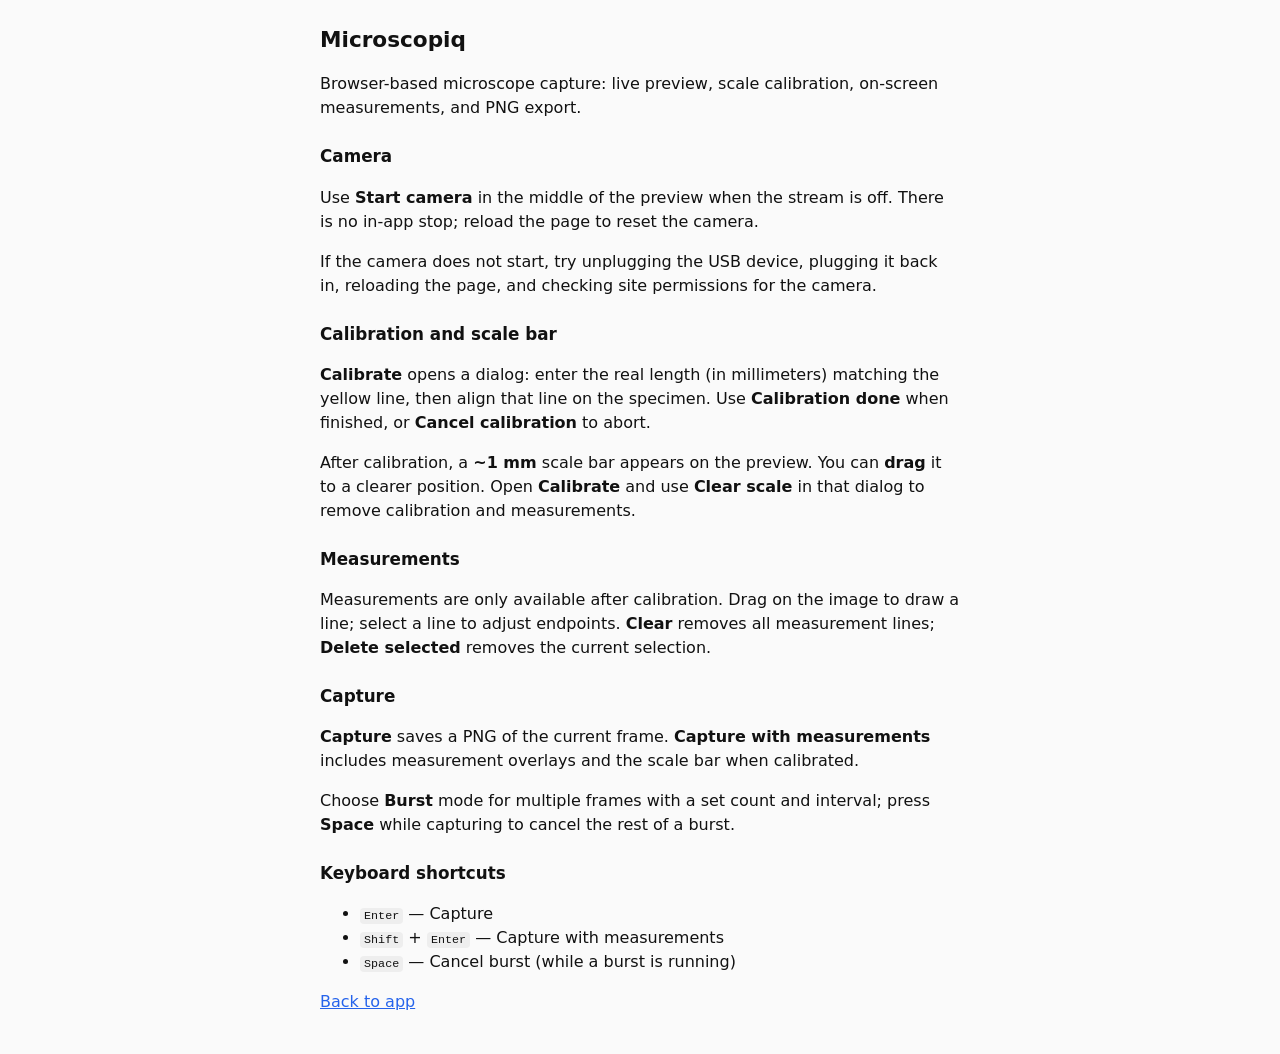
==== help.html @ 2daf8976 "Improve UI" ====
<!DOCTYPE html>
<html lang="en">
<head>
  <meta charset="UTF-8" />
  <meta name="viewport" content="width=device-width, initial-scale=1.0" />
  <title>Microscopiq — Help</title>
  <style>
    body {
      margin: 0 auto;
      max-width: 40rem;
      padding: 1.5rem;
      font-family: system-ui, -apple-system, Segoe UI, Roboto, sans-serif;
      line-height: 1.5;
      color: #111;
      background: #fafafa;
    }
    h1 { font-size: 1.35rem; margin-top: 0; }
    h2 { font-size: 1.05rem; margin-top: 1.5rem; }
    code { font-size: 0.9em; background: #eee; padding: 0.1em 0.35em; border-radius: 4px; }
    a { color: #2563eb; }
  </style>
</head>
<body>
  <h1>Microscopiq</h1>
  <p>Browser-based microscope capture: live preview, scale calibration, on-screen measurements, and PNG export.</p>

  <h2>Camera</h2>
  <p>Use <strong>Start camera</strong> in the middle of the preview when the stream is off. There is no in-app stop; reload the page to reset the camera.</p>
  <p>If the camera does not start, try unplugging the USB device, plugging it back in, reloading the page, and checking site permissions for the camera.</p>

  <h2>Calibration and scale bar</h2>
  <p><strong>Calibrate</strong> opens a dialog: enter the real length (in millimeters) matching the yellow line, then align that line on the specimen. Use <strong>Calibration done</strong> when finished, or <strong>Cancel calibration</strong> to abort.</p>
  <p>After calibration, a <strong>~1 mm</strong> scale bar appears on the preview. You can <strong>drag</strong> it to a clearer position. Open <strong>Calibrate</strong> and use <strong>Clear scale</strong> in that dialog to remove calibration and measurements.</p>

  <h2>Measurements</h2>
  <p>Measurements are only available after calibration. Drag on the image to draw a line; select a line to adjust endpoints. <strong>Clear</strong> removes all measurement lines; <strong>Delete selected</strong> removes the current selection.</p>

  <h2>Capture</h2>
  <p><strong>Capture</strong> saves a PNG of the current frame. <strong>Capture with measurements</strong> includes measurement overlays and the scale bar when calibrated.</p>
  <p>Choose <strong>Burst</strong> mode for multiple frames with a set count and interval; press <strong>Space</strong> while capturing to cancel the rest of a burst.</p>

  <h2>Keyboard shortcuts</h2>
  <ul>
    <li><code>Enter</code> — Capture</li>
    <li><code>Shift</code> + <code>Enter</code> — Capture with measurements</li>
    <li><code>Space</code> — Cancel burst (while a burst is running)</li>
  </ul>

  <p><a href="index.html">Back to app</a></p>
</body>
</html>
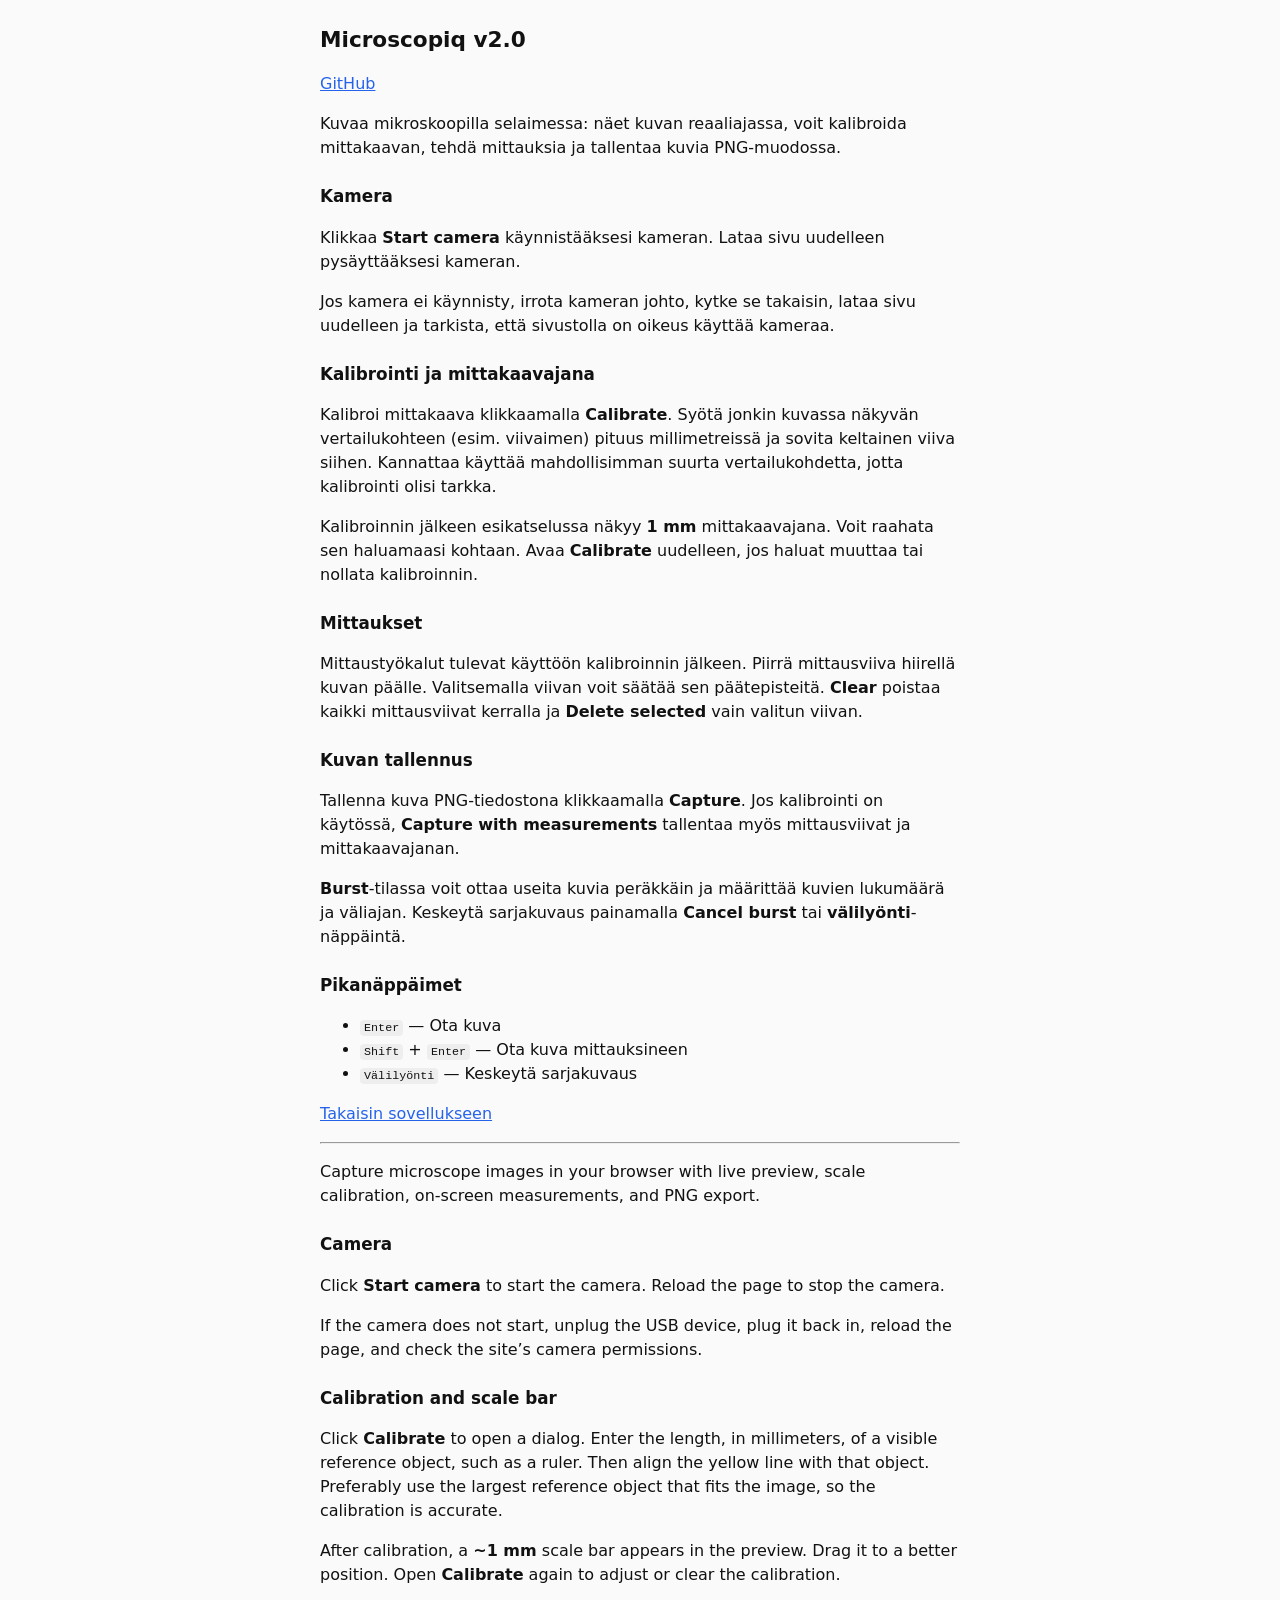
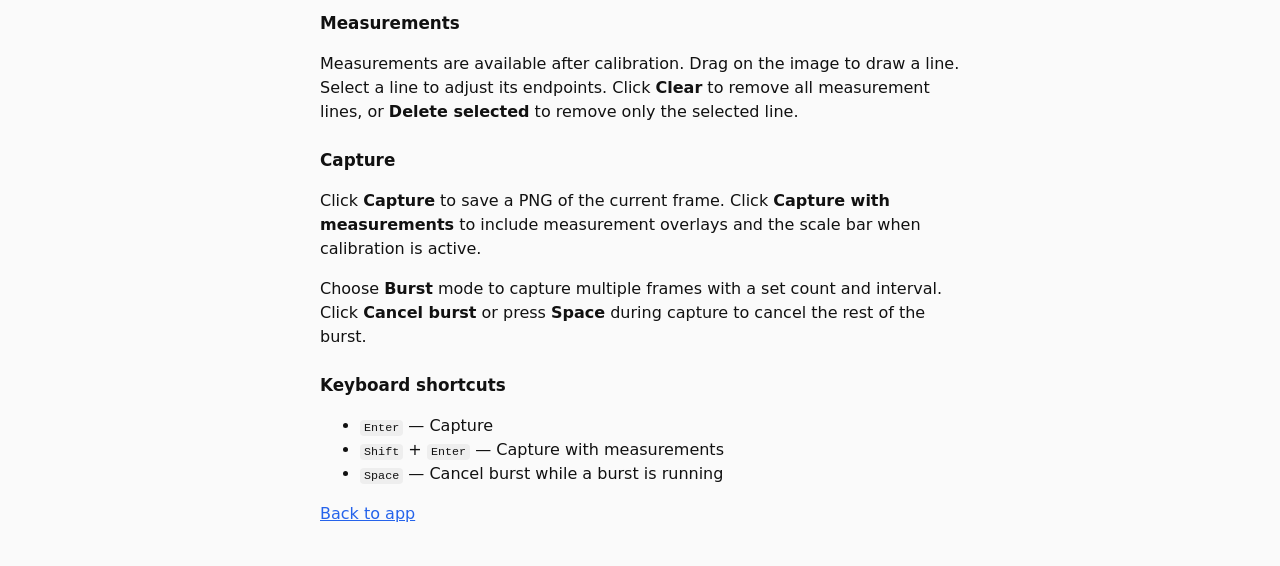
==== commit 1cf9b62e: "Improve burst UI etc." ====
--- a/help.html
+++ b/help.html
@@ -21,29 +21,60 @@
   </style>
 </head>
 <body>
-  <h1>Microscopiq</h1>
-  <p>Browser-based microscope capture: live preview, scale calibration, on-screen measurements, and PNG export.</p>
+  <h1>Microscopiq v2.0</h1>
+
+  <p><a href="https://github.com/mikkohei13/microscopiq-web">GitHub</a></p>
+
+  <p>Kuvaa mikroskoopilla selaimessa: näet kuvan reaaliajassa, voit kalibroida mittakaavan, tehdä mittauksia ja tallentaa kuvia PNG-muodossa.</p>
+
+  <h2>Kamera</h2>
+  <p>Klikkaa <strong>Start camera</strong> käynnistääksesi kameran. Lataa sivu uudelleen pysäyttääksesi kameran.</p>
+  <p>Jos kamera ei käynnisty, irrota kameran johto, kytke se takaisin, lataa sivu uudelleen ja tarkista, että sivustolla on oikeus käyttää kameraa.</p>
+
+  <h2>Kalibrointi ja mittakaavajana</h2>
+  <p>Kalibroi mittakaava klikkaamalla <strong>Calibrate</strong>. Syötä jonkin kuvassa näkyvän vertailukohteen (esim. viivaimen) pituus millimetreissä ja sovita keltainen viiva siihen. Kannattaa käyttää mahdollisimman suurta vertailukohdetta, jotta kalibrointi olisi tarkka.</p>
+  <p>Kalibroinnin jälkeen esikatselussa näkyy <strong>1 mm</strong> mittakaavajana. Voit raahata sen haluamaasi kohtaan. Avaa <strong>Calibrate</strong> uudelleen, jos haluat muuttaa tai nollata kalibroinnin.</p>
+  
+  <h2>Mittaukset</h2>
+  <p>Mittaustyökalut tulevat käyttöön kalibroinnin jälkeen. Piirrä mittausviiva hiirellä kuvan päälle. Valitsemalla viivan voit säätää sen päätepisteitä. <strong>Clear</strong> poistaa kaikki mittausviivat kerralla ja <strong>Delete selected</strong> vain valitun viivan.</p>
+  
+  <h2>Kuvan tallennus</h2>
+  <p>Tallenna kuva PNG-tiedostona klikkaamalla <strong>Capture</strong>. Jos kalibrointi on käytössä, <strong>Capture with measurements</strong> tallentaa myös mittausviivat ja mittakaavajanan.</p>
+  <p><strong>Burst</strong>-tilassa voit ottaa useita kuvia peräkkäin ja määrittää kuvien lukumäärä ja väliajan. Keskeytä sarjakuvaus painamalla <strong>Cancel burst</strong> tai <strong>välilyönti</strong>-näppäintä.</p>
+  
+  
+  <h2>Pikanäppäimet</h2>
+  <ul>
+    <li><code>Enter</code> — Ota kuva</li>
+    <li><code>Shift</code> + <code>Enter</code> — Ota kuva mittauksineen</li>
+    <li><code>Välilyönti</code> — Keskeytä sarjakuvaus</li>
+  </ul>
+  <p><a href="index.html">Takaisin sovellukseen</a></p>
+
+  <hr>
+
+  <p>Capture microscope images in your browser with live preview, scale calibration, on-screen measurements, and PNG export.</p>
 
   <h2>Camera</h2>
-  <p>Use <strong>Start camera</strong> in the middle of the preview when the stream is off. There is no in-app stop; reload the page to reset the camera.</p>
-  <p>If the camera does not start, try unplugging the USB device, plugging it back in, reloading the page, and checking site permissions for the camera.</p>
+  <p>Click <strong>Start camera</strong> to start the camera. Reload the page to stop the camera.</p>
+  <p>If the camera does not start, unplug the USB device, plug it back in, reload the page, and check the site’s camera permissions.</p>
 
   <h2>Calibration and scale bar</h2>
-  <p><strong>Calibrate</strong> opens a dialog: enter the real length (in millimeters) matching the yellow line, then align that line on the specimen. Use <strong>Calibration done</strong> when finished, or <strong>Cancel calibration</strong> to abort.</p>
-  <p>After calibration, a <strong>~1 mm</strong> scale bar appears on the preview. You can <strong>drag</strong> it to a clearer position. Open <strong>Calibrate</strong> and use <strong>Clear scale</strong> in that dialog to remove calibration and measurements.</p>
+  <p>Click <strong>Calibrate</strong> to open a dialog. Enter the length, in millimeters, of a visible reference object, such as a ruler. Then align the yellow line with that object. Preferably use the largest reference object that fits the image, so the calibration is accurate.</p>
+  <p>After calibration, a <strong>~1 mm</strong> scale bar appears in the preview. Drag it to a better position. Open <strong>Calibrate</strong> again to adjust or clear the calibration.</p>
 
   <h2>Measurements</h2>
-  <p>Measurements are only available after calibration. Drag on the image to draw a line; select a line to adjust endpoints. <strong>Clear</strong> removes all measurement lines; <strong>Delete selected</strong> removes the current selection.</p>
+  <p>Measurements are available after calibration. Drag on the image to draw a line. Select a line to adjust its endpoints. Click <strong>Clear</strong> to remove all measurement lines, or <strong>Delete selected</strong> to remove only the selected line.</p>
 
   <h2>Capture</h2>
-  <p><strong>Capture</strong> saves a PNG of the current frame. <strong>Capture with measurements</strong> includes measurement overlays and the scale bar when calibrated.</p>
-  <p>Choose <strong>Burst</strong> mode for multiple frames with a set count and interval; press <strong>Space</strong> while capturing to cancel the rest of a burst.</p>
+  <p>Click <strong>Capture</strong> to save a PNG of the current frame. Click <strong>Capture with measurements</strong> to include measurement overlays and the scale bar when calibration is active.</p>
+  <p>Choose <strong>Burst</strong> mode to capture multiple frames with a set count and interval. Click <strong>Cancel burst</strong> or press <strong>Space</strong> during capture to cancel the rest of the burst.</p>
 
   <h2>Keyboard shortcuts</h2>
   <ul>
     <li><code>Enter</code> — Capture</li>
     <li><code>Shift</code> + <code>Enter</code> — Capture with measurements</li>
-    <li><code>Space</code> — Cancel burst (while a burst is running)</li>
+    <li><code>Space</code> — Cancel burst while a burst is running</li>
   </ul>
 
   <p><a href="index.html">Back to app</a></p>
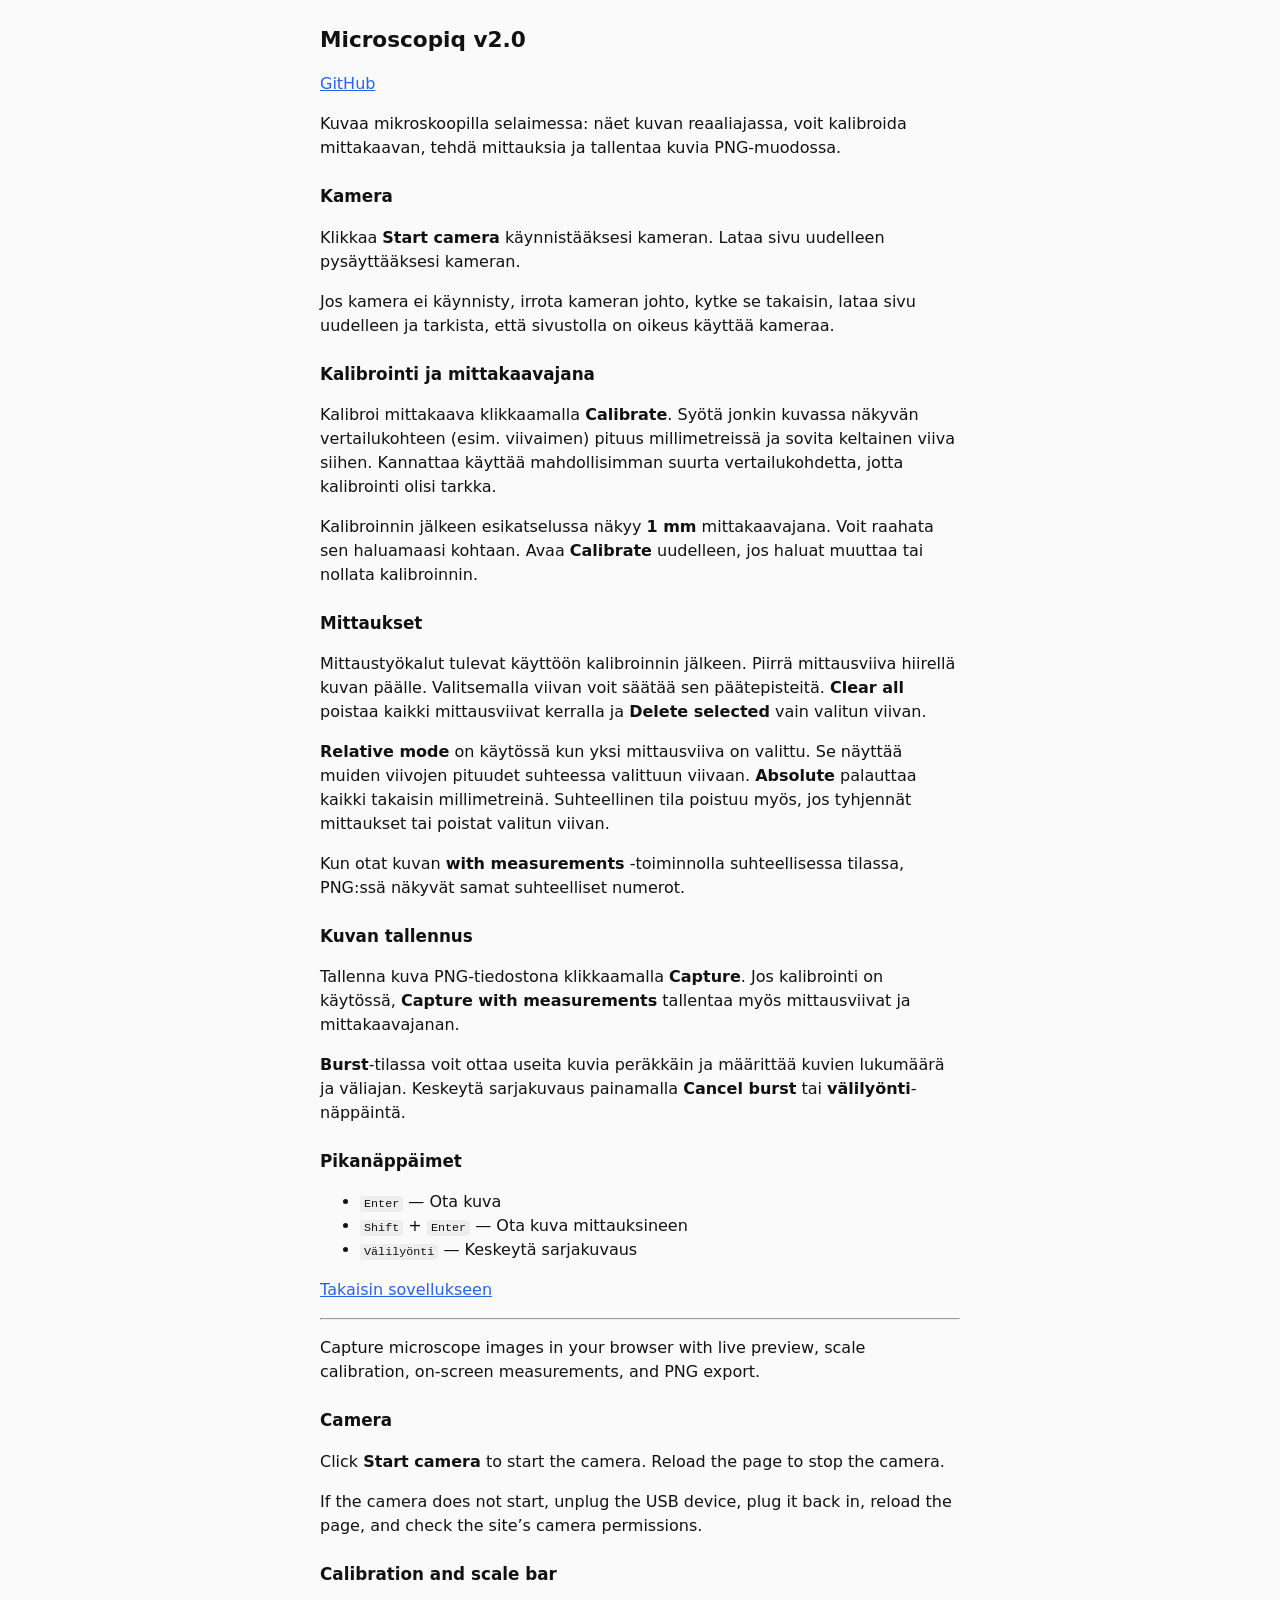
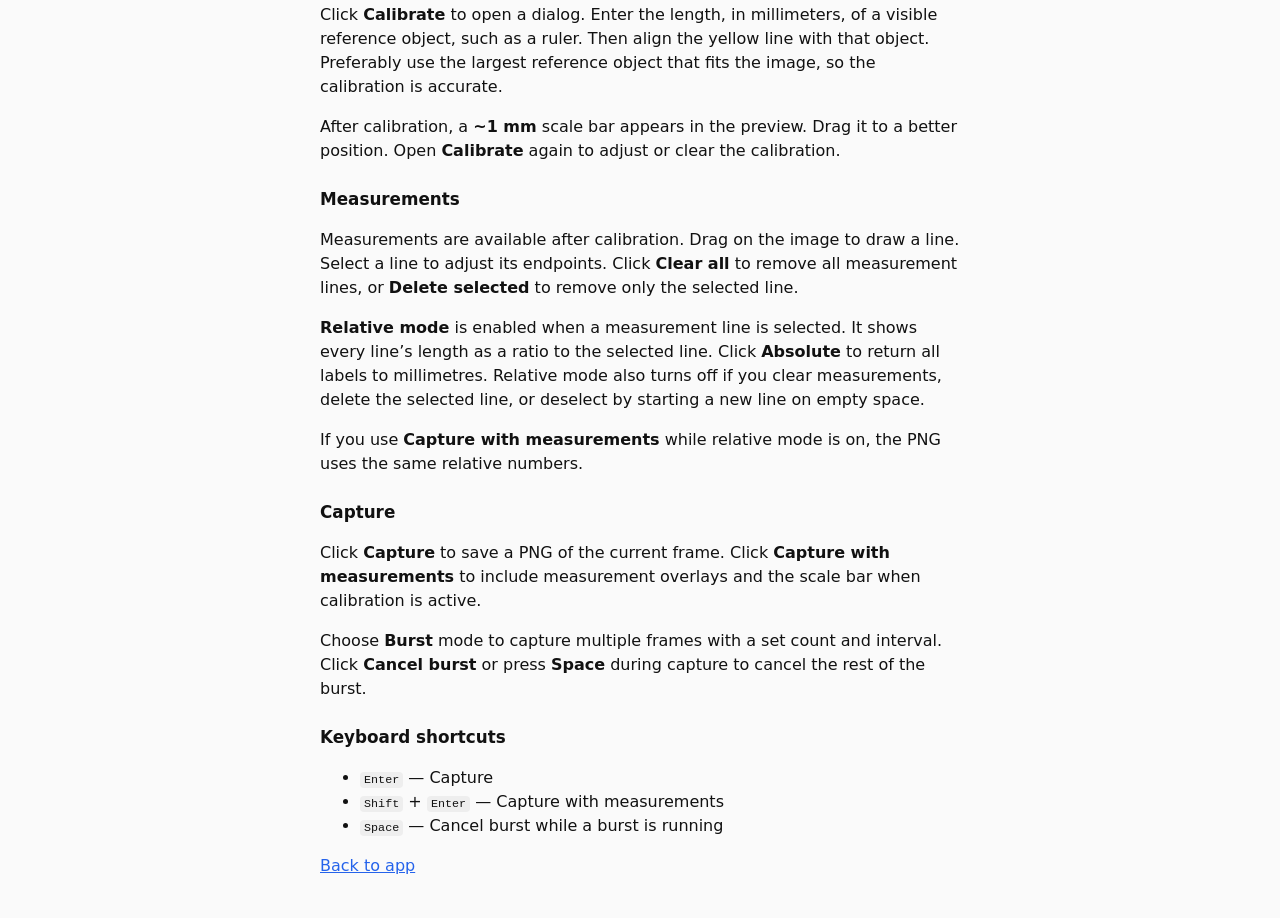
==== commit 2a97f192: "Focus stacking; works but blurry" ====
--- a/help.html
+++ b/help.html
@@ -36,7 +36,9 @@
   <p>Kalibroinnin jälkeen esikatselussa näkyy <strong>1 mm</strong> mittakaavajana. Voit raahata sen haluamaasi kohtaan. Avaa <strong>Calibrate</strong> uudelleen, jos haluat muuttaa tai nollata kalibroinnin.</p>
   
   <h2>Mittaukset</h2>
-  <p>Mittaustyökalut tulevat käyttöön kalibroinnin jälkeen. Piirrä mittausviiva hiirellä kuvan päälle. Valitsemalla viivan voit säätää sen päätepisteitä. <strong>Clear</strong> poistaa kaikki mittausviivat kerralla ja <strong>Delete selected</strong> vain valitun viivan.</p>
+  <p>Mittaustyökalut tulevat käyttöön kalibroinnin jälkeen. Piirrä mittausviiva hiirellä kuvan päälle. Valitsemalla viivan voit säätää sen päätepisteitä. <strong>Clear all</strong> poistaa kaikki mittausviivat kerralla ja <strong>Delete selected</strong> vain valitun viivan.</p>
+  <p><strong>Relative mode</strong> on käytössä kun yksi mittausviiva on valittu. Se näyttää muiden viivojen pituudet suhteessa valittuun viivaan. <strong>Absolute</strong> palauttaa kaikki takaisin millimetreinä. Suhteellinen tila poistuu myös, jos tyhjennät mittaukset tai poistat valitun viivan.</p>
+  <p>Kun otat kuvan <strong>with measurements</strong> -toiminnolla suhteellisessa tilassa, PNG:ssä näkyvät samat suhteelliset numerot.</p>
   
   <h2>Kuvan tallennus</h2>
   <p>Tallenna kuva PNG-tiedostona klikkaamalla <strong>Capture</strong>. Jos kalibrointi on käytössä, <strong>Capture with measurements</strong> tallentaa myös mittausviivat ja mittakaavajanan.</p>
@@ -64,7 +66,9 @@
   <p>After calibration, a <strong>~1 mm</strong> scale bar appears in the preview. Drag it to a better position. Open <strong>Calibrate</strong> again to adjust or clear the calibration.</p>
 
   <h2>Measurements</h2>
-  <p>Measurements are available after calibration. Drag on the image to draw a line. Select a line to adjust its endpoints. Click <strong>Clear</strong> to remove all measurement lines, or <strong>Delete selected</strong> to remove only the selected line.</p>
+  <p>Measurements are available after calibration. Drag on the image to draw a line. Select a line to adjust its endpoints. Click <strong>Clear all</strong> to remove all measurement lines, or <strong>Delete selected</strong> to remove only the selected line.</p>
+  <p><strong>Relative mode</strong> is enabled when a measurement line is selected. It shows every line’s length as a ratio to the selected line. Click <strong>Absolute</strong> to return all labels to millimetres. Relative mode also turns off if you clear measurements, delete the selected line, or deselect by starting a new line on empty space.</p>
+  <p>If you use <strong>Capture with measurements</strong> while relative mode is on, the PNG uses the same relative numbers.</p>
 
   <h2>Capture</h2>
   <p>Click <strong>Capture</strong> to save a PNG of the current frame. Click <strong>Capture with measurements</strong> to include measurement overlays and the scale bar when calibration is active.</p>
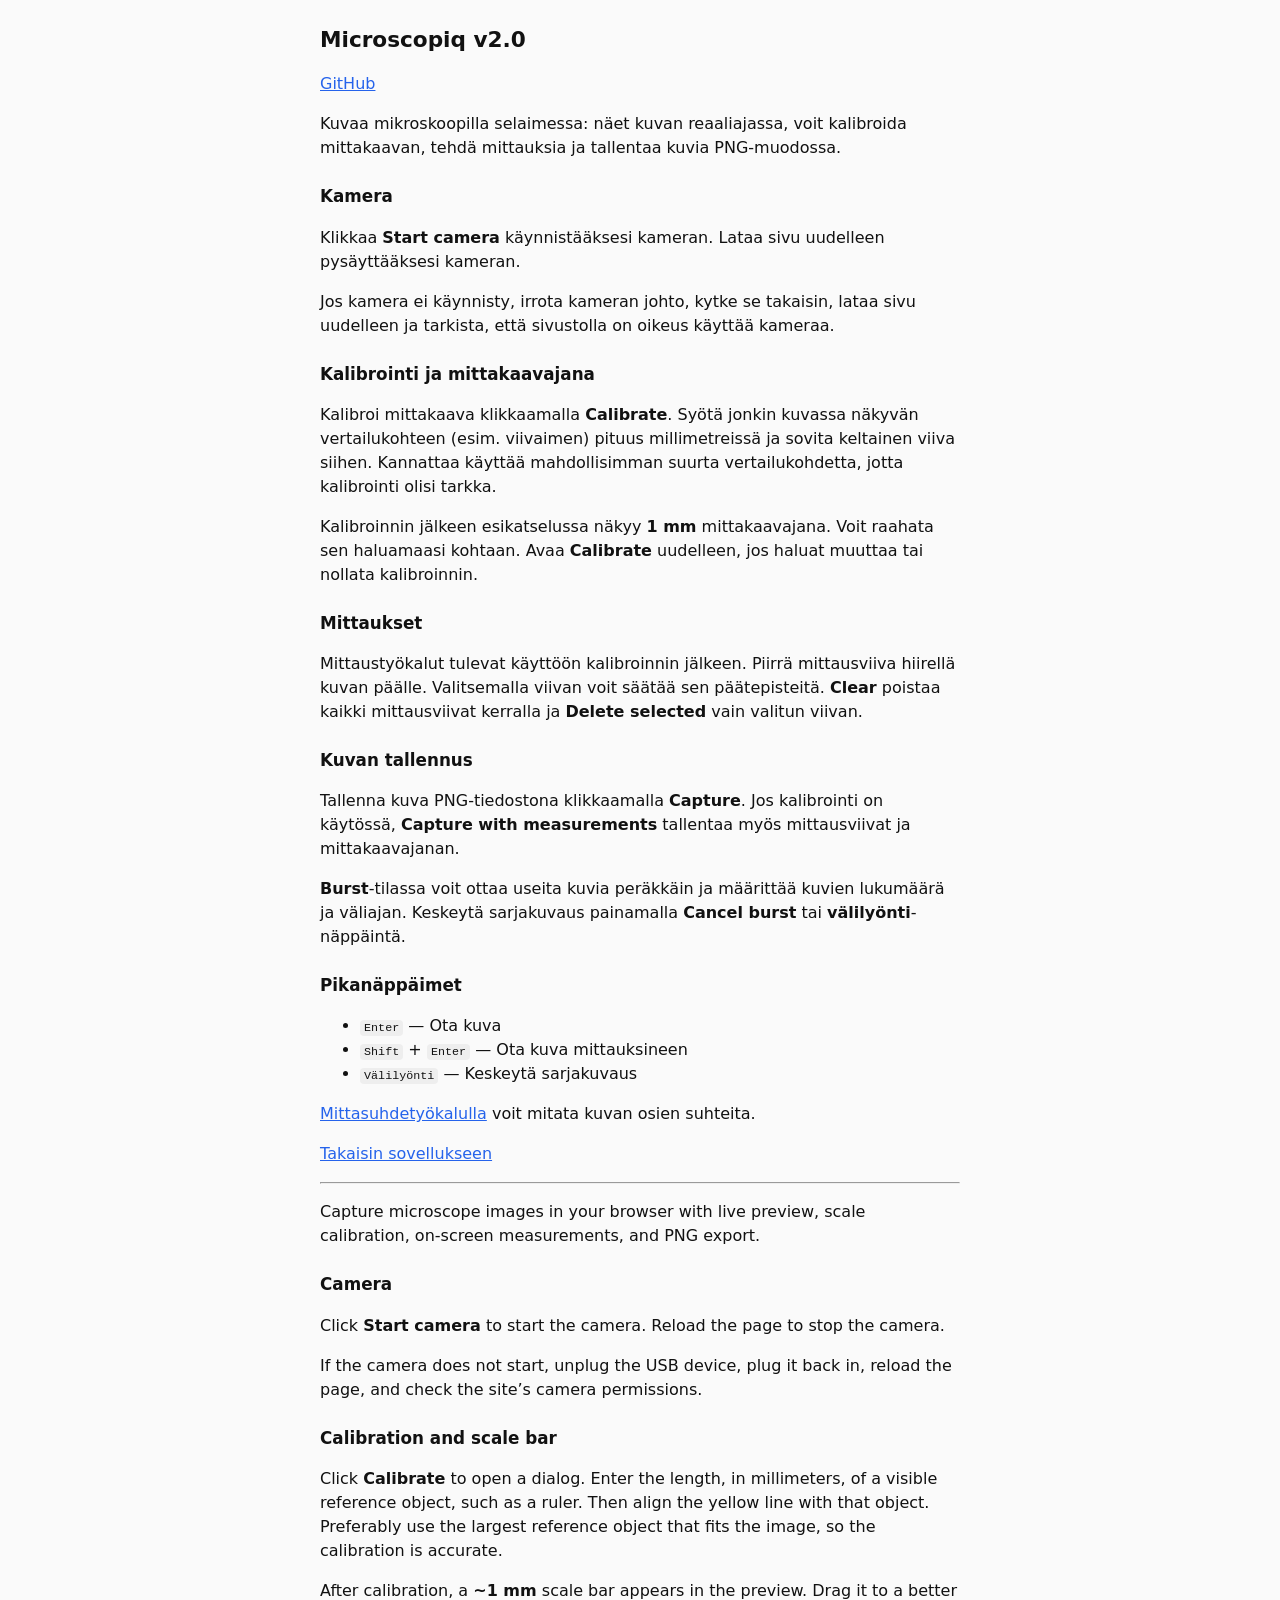
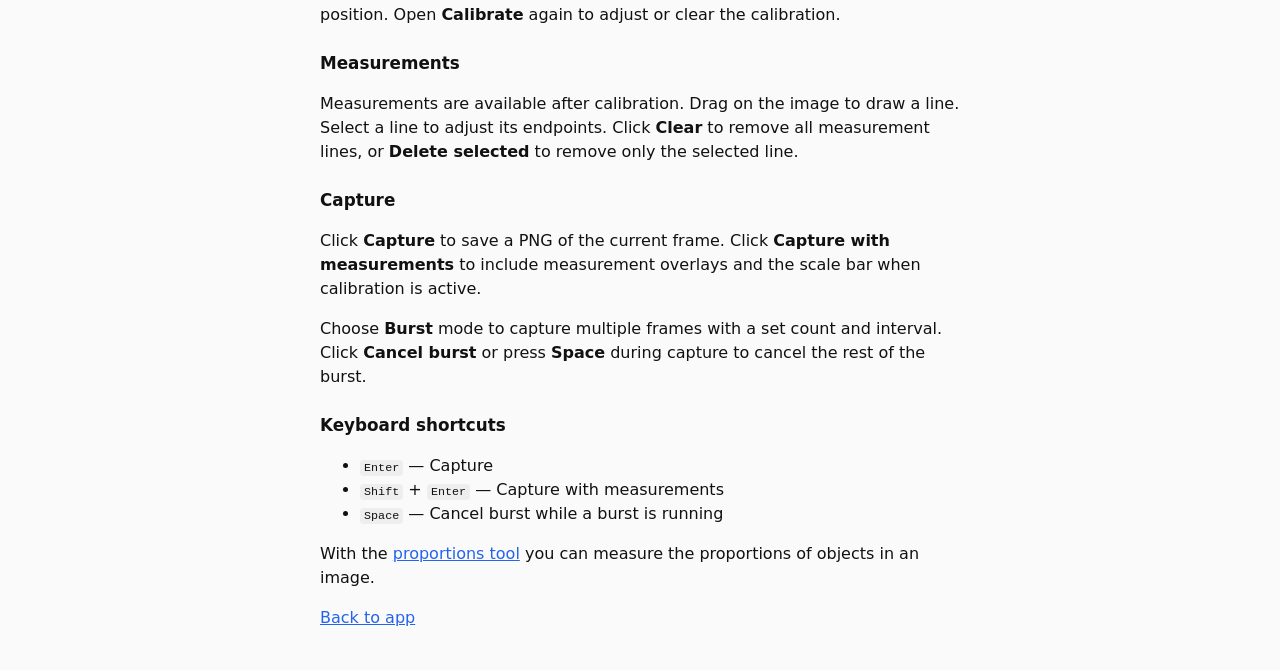
==== commit 8d029513: "Add help for proportions tool" ====
--- a/help.html
+++ b/help.html
@@ -36,9 +36,7 @@
   <p>Kalibroinnin jälkeen esikatselussa näkyy <strong>1 mm</strong> mittakaavajana. Voit raahata sen haluamaasi kohtaan. Avaa <strong>Calibrate</strong> uudelleen, jos haluat muuttaa tai nollata kalibroinnin.</p>
   
   <h2>Mittaukset</h2>
-  <p>Mittaustyökalut tulevat käyttöön kalibroinnin jälkeen. Piirrä mittausviiva hiirellä kuvan päälle. Valitsemalla viivan voit säätää sen päätepisteitä. <strong>Clear all</strong> poistaa kaikki mittausviivat kerralla ja <strong>Delete selected</strong> vain valitun viivan.</p>
-  <p><strong>Relative mode</strong> on käytössä kun yksi mittausviiva on valittu. Se näyttää muiden viivojen pituudet suhteessa valittuun viivaan. <strong>Absolute</strong> palauttaa kaikki takaisin millimetreinä. Suhteellinen tila poistuu myös, jos tyhjennät mittaukset tai poistat valitun viivan.</p>
-  <p>Kun otat kuvan <strong>with measurements</strong> -toiminnolla suhteellisessa tilassa, PNG:ssä näkyvät samat suhteelliset numerot.</p>
+  <p>Mittaustyökalut tulevat käyttöön kalibroinnin jälkeen. Piirrä mittausviiva hiirellä kuvan päälle. Valitsemalla viivan voit säätää sen päätepisteitä. <strong>Clear</strong> poistaa kaikki mittausviivat kerralla ja <strong>Delete selected</strong> vain valitun viivan.</p>
   
   <h2>Kuvan tallennus</h2>
   <p>Tallenna kuva PNG-tiedostona klikkaamalla <strong>Capture</strong>. Jos kalibrointi on käytössä, <strong>Capture with measurements</strong> tallentaa myös mittausviivat ja mittakaavajanan.</p>
@@ -51,6 +49,9 @@
     <li><code>Shift</code> + <code>Enter</code> — Ota kuva mittauksineen</li>
     <li><code>Välilyönti</code> — Keskeytä sarjakuvaus</li>
   </ul>
+
+  <p><a href="proportions.html">Mittasuhdetyökalulla</a> voit mitata kuvan osien suhteita.</p>
+
   <p><a href="index.html">Takaisin sovellukseen</a></p>
 
   <hr>
@@ -66,9 +67,7 @@
   <p>After calibration, a <strong>~1 mm</strong> scale bar appears in the preview. Drag it to a better position. Open <strong>Calibrate</strong> again to adjust or clear the calibration.</p>
 
   <h2>Measurements</h2>
-  <p>Measurements are available after calibration. Drag on the image to draw a line. Select a line to adjust its endpoints. Click <strong>Clear all</strong> to remove all measurement lines, or <strong>Delete selected</strong> to remove only the selected line.</p>
-  <p><strong>Relative mode</strong> is enabled when a measurement line is selected. It shows every line’s length as a ratio to the selected line. Click <strong>Absolute</strong> to return all labels to millimetres. Relative mode also turns off if you clear measurements, delete the selected line, or deselect by starting a new line on empty space.</p>
-  <p>If you use <strong>Capture with measurements</strong> while relative mode is on, the PNG uses the same relative numbers.</p>
+  <p>Measurements are available after calibration. Drag on the image to draw a line. Select a line to adjust its endpoints. Click <strong>Clear</strong> to remove all measurement lines, or <strong>Delete selected</strong> to remove only the selected line.</p>
 
   <h2>Capture</h2>
   <p>Click <strong>Capture</strong> to save a PNG of the current frame. Click <strong>Capture with measurements</strong> to include measurement overlays and the scale bar when calibration is active.</p>
@@ -81,6 +80,8 @@
     <li><code>Space</code> — Cancel burst while a burst is running</li>
   </ul>
 
+  <p>With the <a href="proportions.html">proportions tool</a> you can measure the proportions of objects in an image.</p>
+
   <p><a href="index.html">Back to app</a></p>
 </body>
 </html>
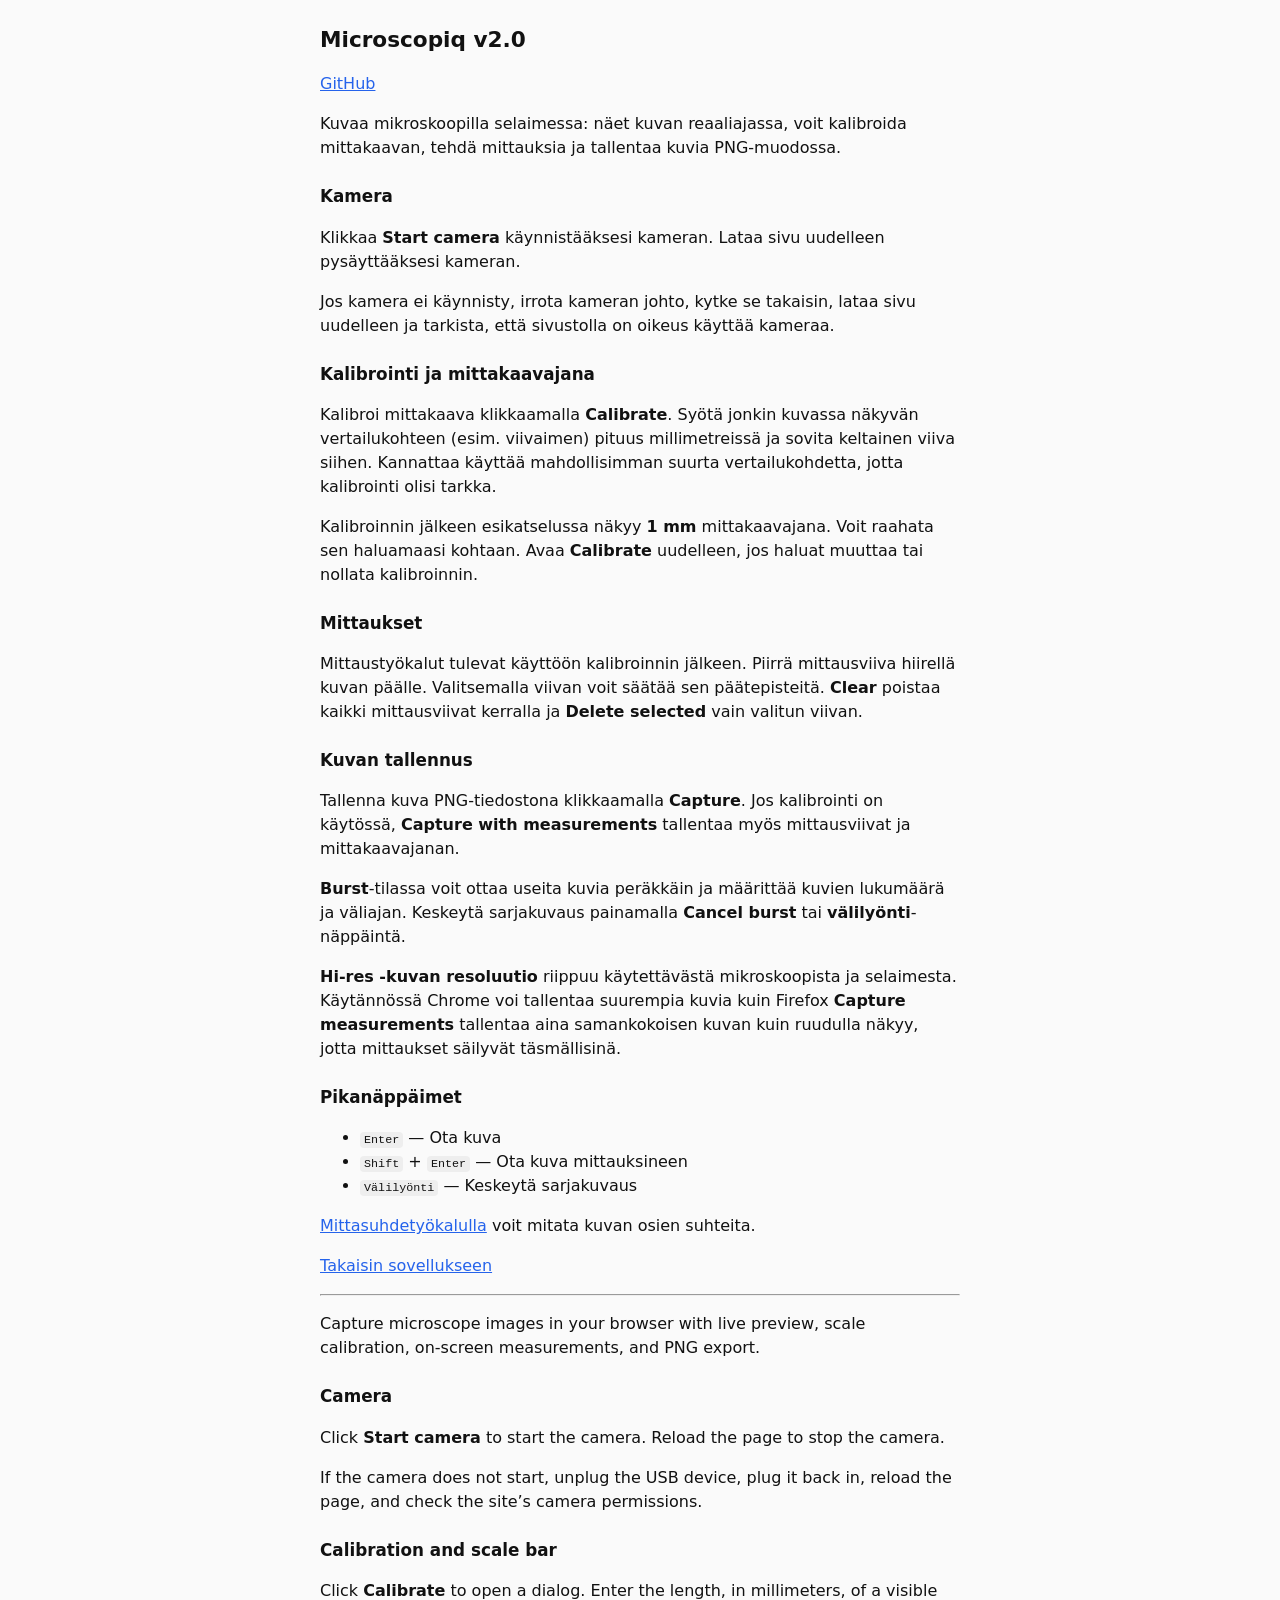
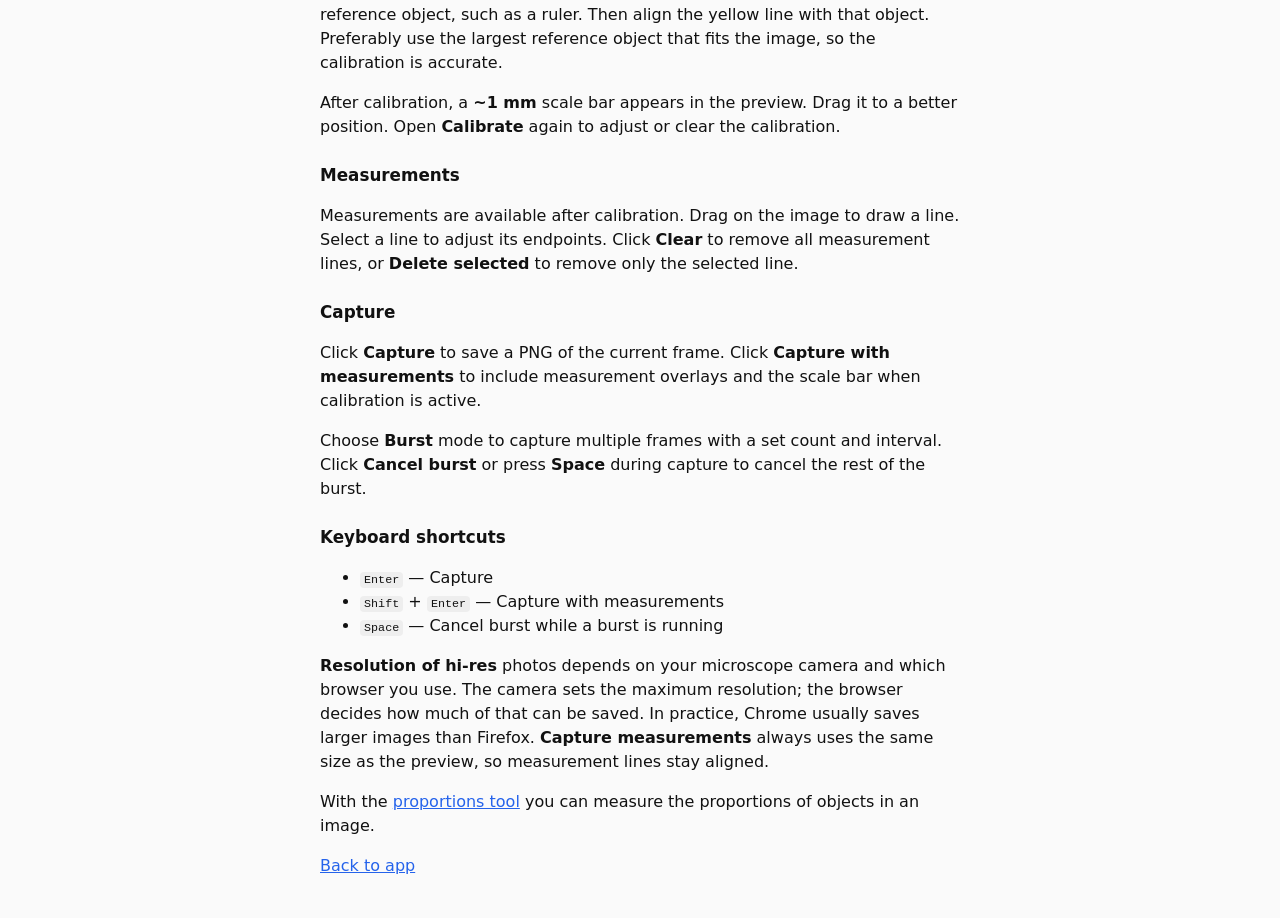
==== commit 5f40cc88: "Add help text about resolutions" ====
--- a/help.html
+++ b/help.html
@@ -41,6 +41,8 @@
   <h2>Kuvan tallennus</h2>
   <p>Tallenna kuva PNG-tiedostona klikkaamalla <strong>Capture</strong>. Jos kalibrointi on käytössä, <strong>Capture with measurements</strong> tallentaa myös mittausviivat ja mittakaavajanan.</p>
   <p><strong>Burst</strong>-tilassa voit ottaa useita kuvia peräkkäin ja määrittää kuvien lukumäärä ja väliajan. Keskeytä sarjakuvaus painamalla <strong>Cancel burst</strong> tai <strong>välilyönti</strong>-näppäintä.</p>
+
+  <p><strong>Hi-res -kuvan resoluutio</strong> riippuu käytettävästä mikroskoopista ja selaimesta. Käytännössä Chrome voi tallentaa suurempia kuvia kuin Firefox <strong>Capture measurements</strong> tallentaa aina samankokoisen kuvan kuin ruudulla näkyy, jotta mittaukset säilyvät täsmällisinä.</p>
   
   
   <h2>Pikanäppäimet</h2>
@@ -80,6 +82,8 @@
     <li><code>Space</code> — Cancel burst while a burst is running</li>
   </ul>
 
+  <p><strong>Resolution of hi-res</strong> photos depends on your microscope camera and which browser you use. The camera sets the maximum resolution; the browser decides how much of that can be saved. In practice, Chrome usually saves larger images than Firefox. <strong>Capture measurements</strong> always uses the same size as the preview, so measurement lines stay aligned.</p>
+
   <p>With the <a href="proportions.html">proportions tool</a> you can measure the proportions of objects in an image.</p>
 
   <p><a href="index.html">Back to app</a></p>
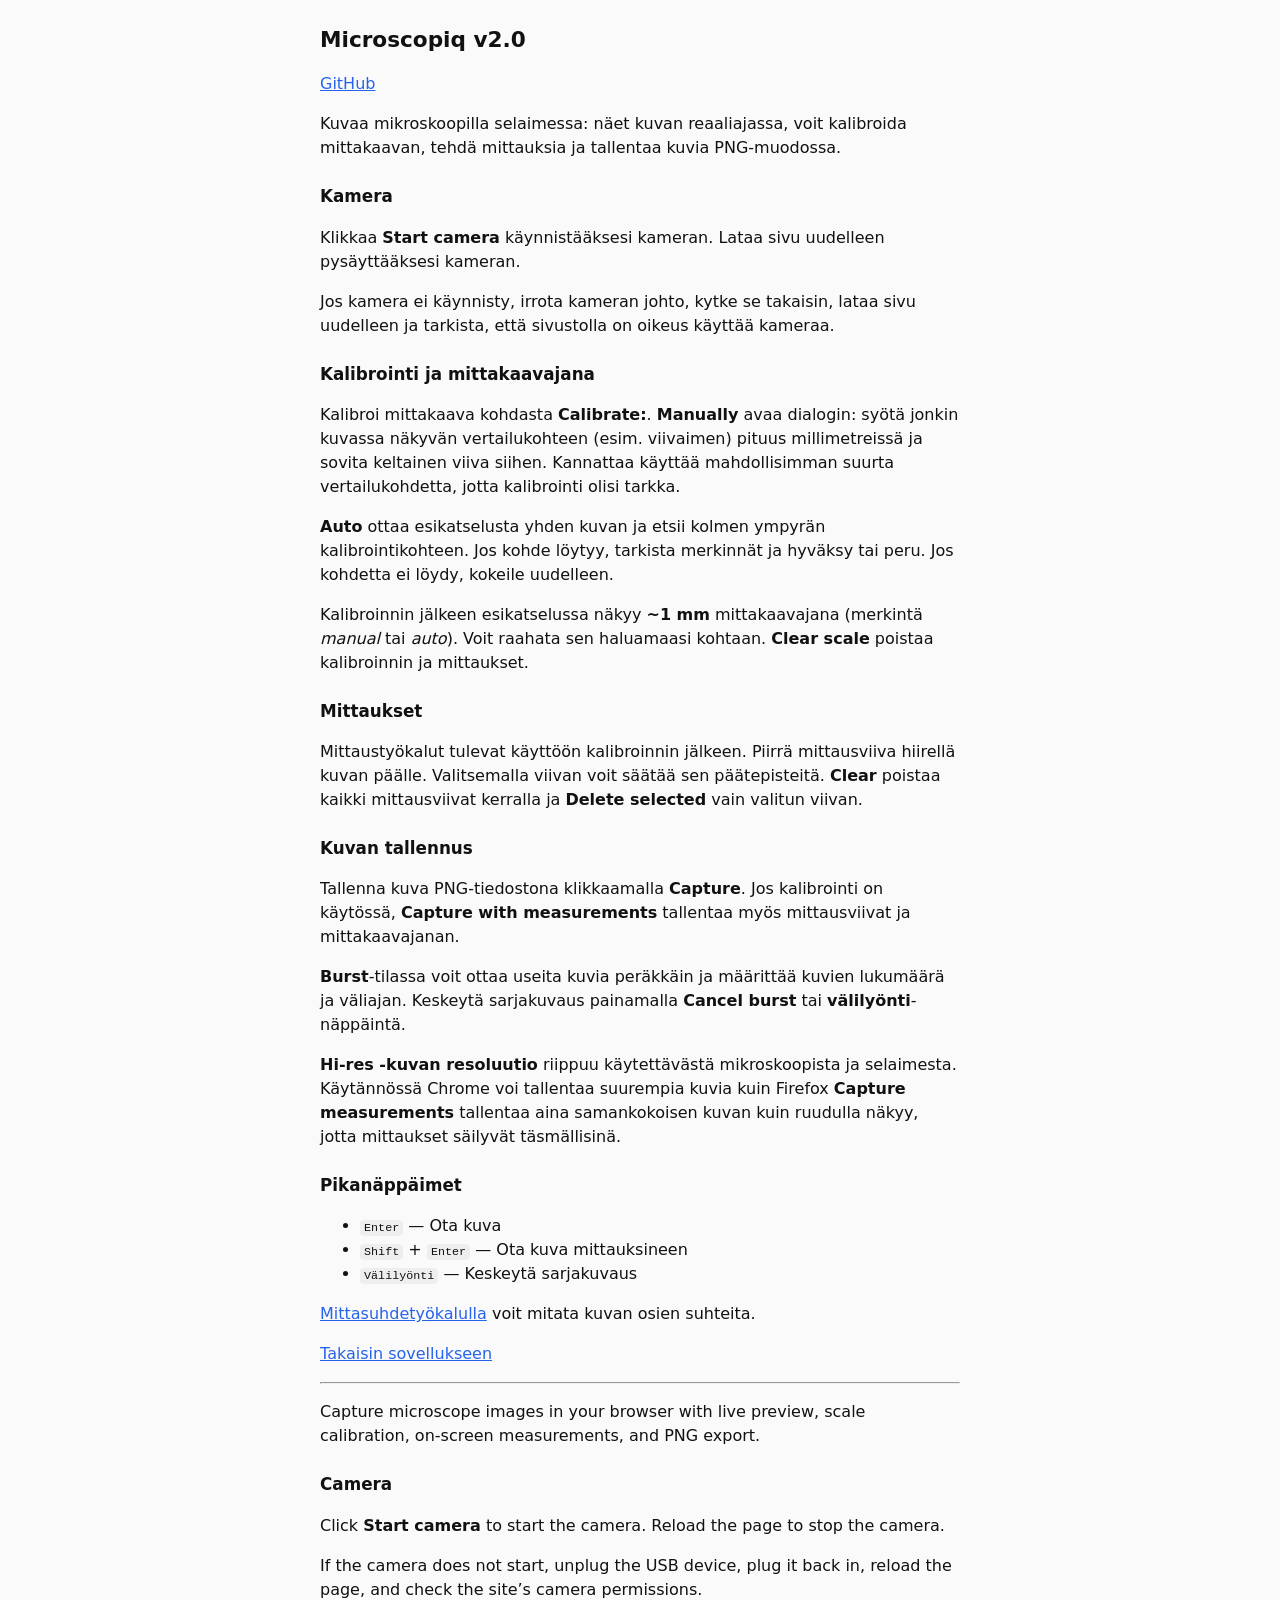
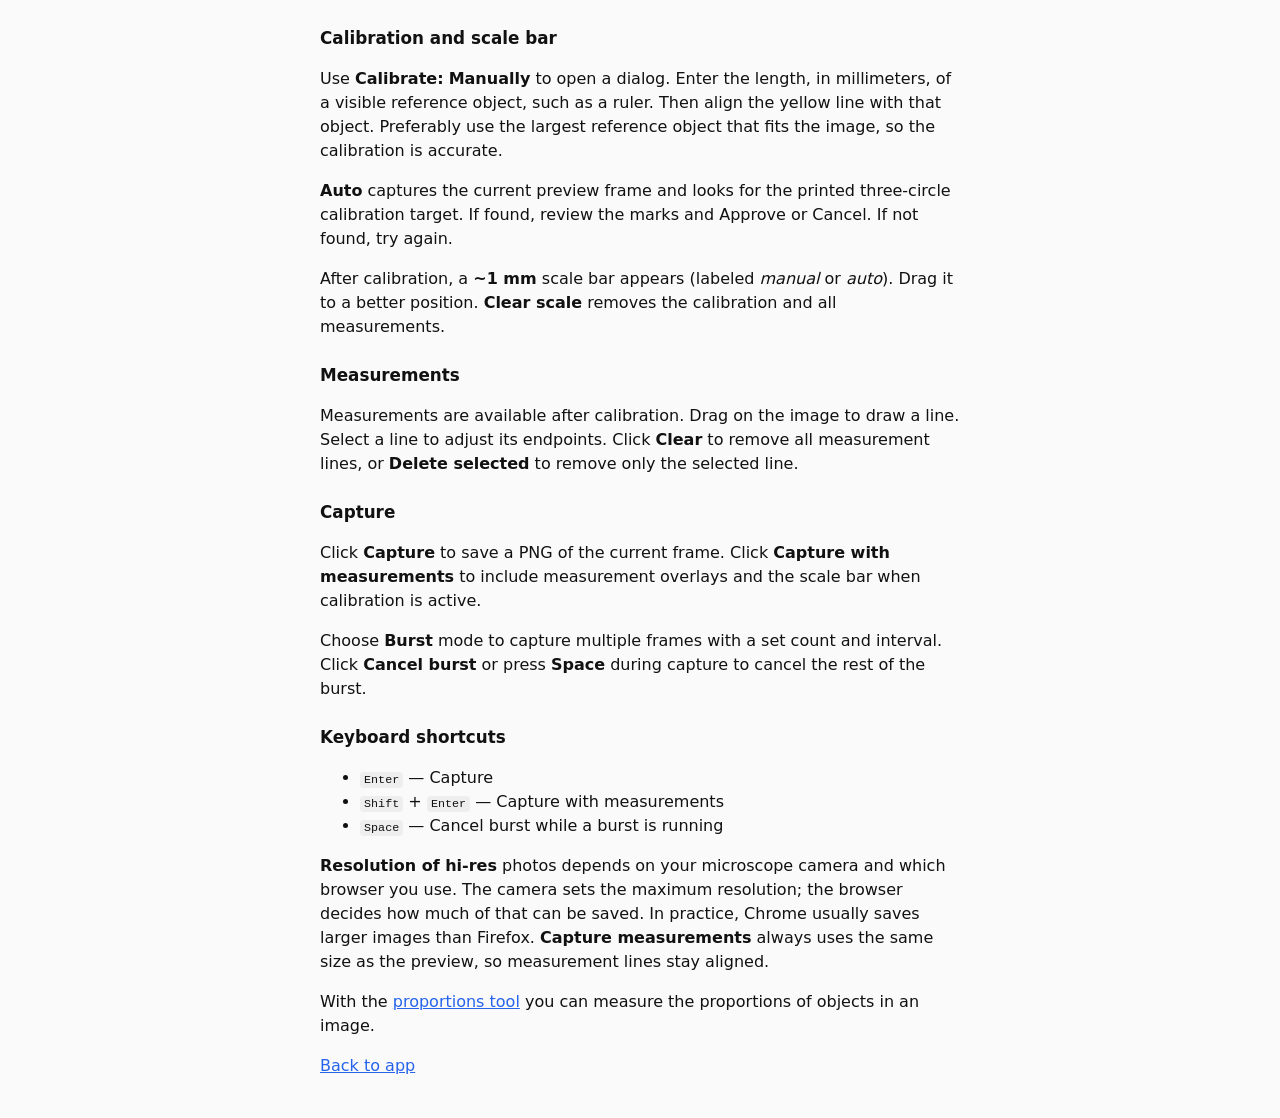
==== commit 33cc23ec: "Add auto-calibration feature" ====
--- a/help.html
+++ b/help.html
@@ -32,8 +32,9 @@
   <p>Jos kamera ei käynnisty, irrota kameran johto, kytke se takaisin, lataa sivu uudelleen ja tarkista, että sivustolla on oikeus käyttää kameraa.</p>
 
   <h2>Kalibrointi ja mittakaavajana</h2>
-  <p>Kalibroi mittakaava klikkaamalla <strong>Calibrate</strong>. Syötä jonkin kuvassa näkyvän vertailukohteen (esim. viivaimen) pituus millimetreissä ja sovita keltainen viiva siihen. Kannattaa käyttää mahdollisimman suurta vertailukohdetta, jotta kalibrointi olisi tarkka.</p>
-  <p>Kalibroinnin jälkeen esikatselussa näkyy <strong>1 mm</strong> mittakaavajana. Voit raahata sen haluamaasi kohtaan. Avaa <strong>Calibrate</strong> uudelleen, jos haluat muuttaa tai nollata kalibroinnin.</p>
+  <p>Kalibroi mittakaava kohdasta <strong>Calibrate:</strong>. <strong>Manually</strong> avaa dialogin: syötä jonkin kuvassa näkyvän vertailukohteen (esim. viivaimen) pituus millimetreissä ja sovita keltainen viiva siihen. Kannattaa käyttää mahdollisimman suurta vertailukohdetta, jotta kalibrointi olisi tarkka.</p>
+  <p><strong>Auto</strong> ottaa esikatselusta yhden kuvan ja etsii kolmen ympyrän kalibrointikohteen. Jos kohde löytyy, tarkista merkinnät ja hyväksy tai peru. Jos kohdetta ei löydy, kokeile uudelleen.</p>
+  <p>Kalibroinnin jälkeen esikatselussa näkyy <strong>~1 mm</strong> mittakaavajana (merkintä <em>manual</em> tai <em>auto</em>). Voit raahata sen haluamaasi kohtaan. <strong>Clear scale</strong> poistaa kalibroinnin ja mittaukset.</p>
   
   <h2>Mittaukset</h2>
   <p>Mittaustyökalut tulevat käyttöön kalibroinnin jälkeen. Piirrä mittausviiva hiirellä kuvan päälle. Valitsemalla viivan voit säätää sen päätepisteitä. <strong>Clear</strong> poistaa kaikki mittausviivat kerralla ja <strong>Delete selected</strong> vain valitun viivan.</p>
@@ -65,8 +66,9 @@
   <p>If the camera does not start, unplug the USB device, plug it back in, reload the page, and check the site’s camera permissions.</p>
 
   <h2>Calibration and scale bar</h2>
-  <p>Click <strong>Calibrate</strong> to open a dialog. Enter the length, in millimeters, of a visible reference object, such as a ruler. Then align the yellow line with that object. Preferably use the largest reference object that fits the image, so the calibration is accurate.</p>
-  <p>After calibration, a <strong>~1 mm</strong> scale bar appears in the preview. Drag it to a better position. Open <strong>Calibrate</strong> again to adjust or clear the calibration.</p>
+  <p>Use <strong>Calibrate:</strong> <strong>Manually</strong> to open a dialog. Enter the length, in millimeters, of a visible reference object, such as a ruler. Then align the yellow line with that object. Preferably use the largest reference object that fits the image, so the calibration is accurate.</p>
+  <p><strong>Auto</strong> captures the current preview frame and looks for the printed three-circle calibration target. If found, review the marks and Approve or Cancel. If not found, try again.</p>
+  <p>After calibration, a <strong>~1 mm</strong> scale bar appears (labeled <em>manual</em> or <em>auto</em>). Drag it to a better position. <strong>Clear scale</strong> removes the calibration and all measurements.</p>
 
   <h2>Measurements</h2>
   <p>Measurements are available after calibration. Drag on the image to draw a line. Select a line to adjust its endpoints. Click <strong>Clear</strong> to remove all measurement lines, or <strong>Delete selected</strong> to remove only the selected line.</p>
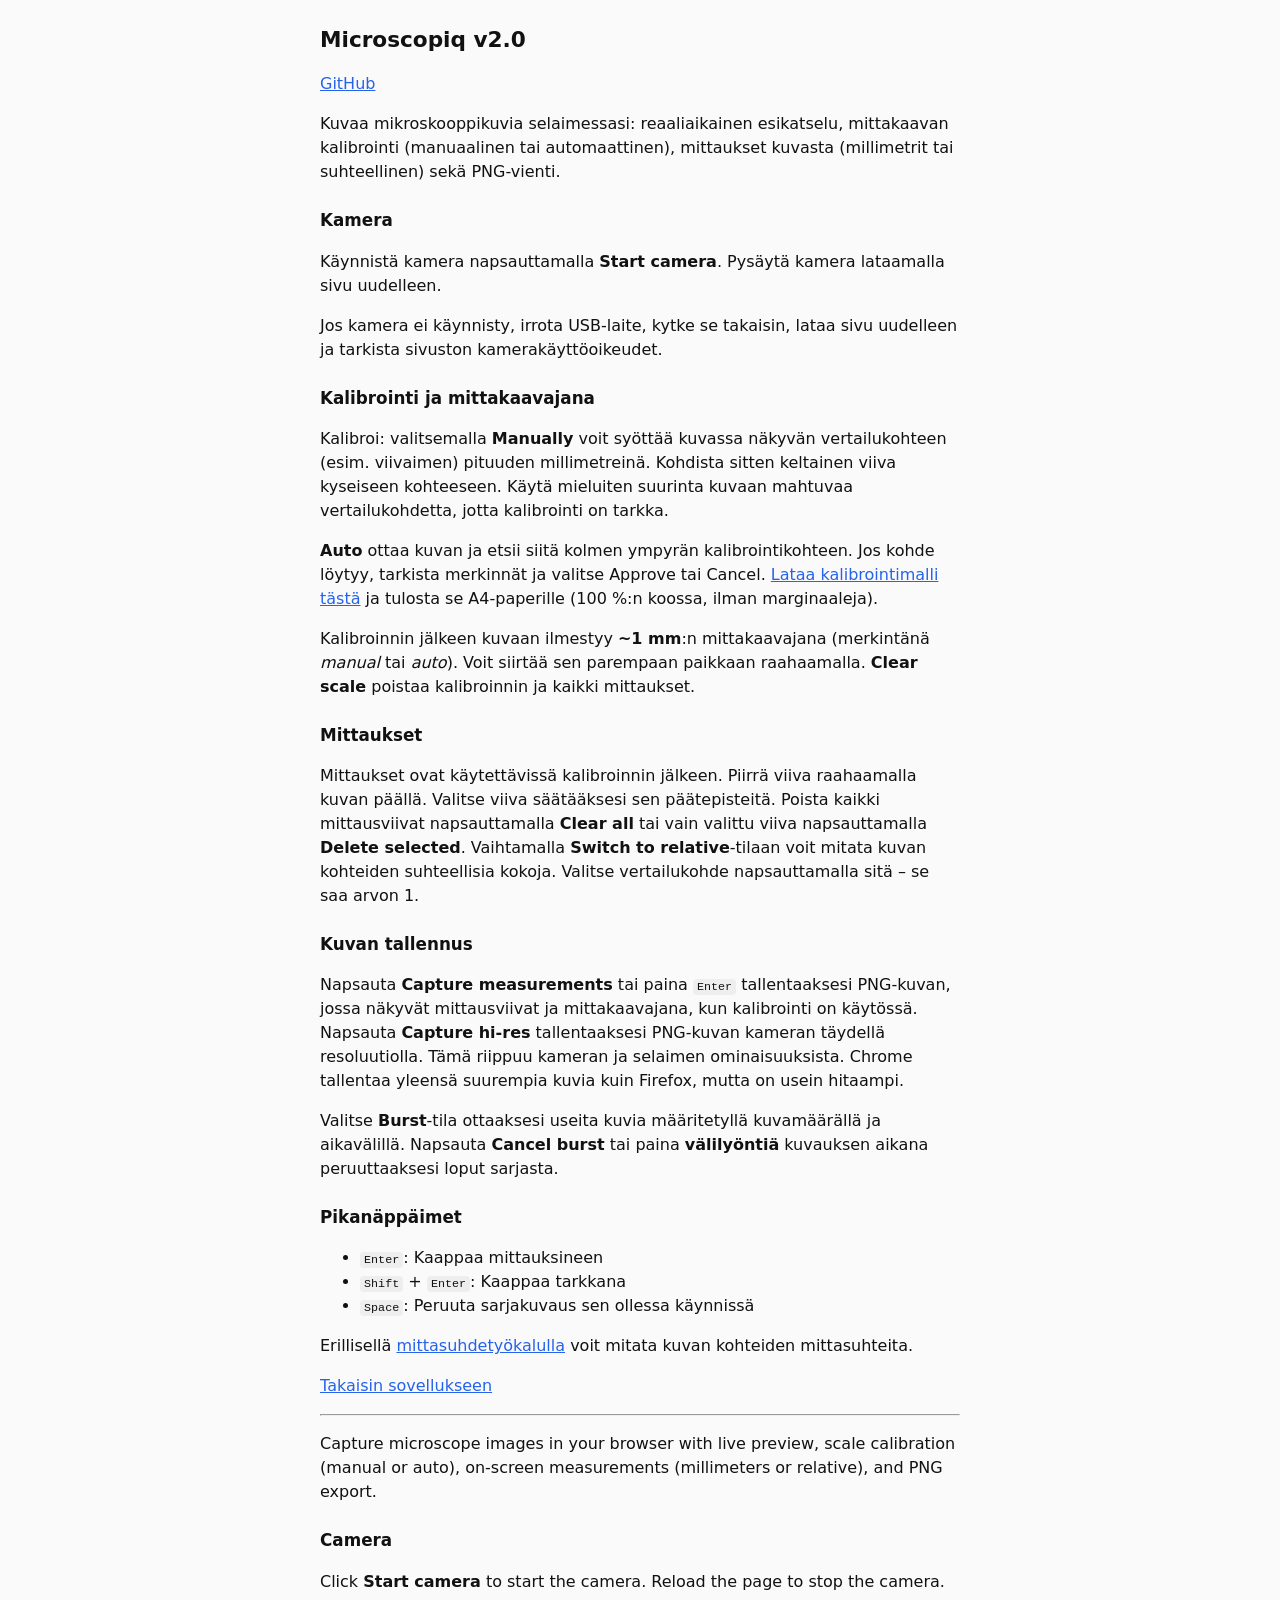
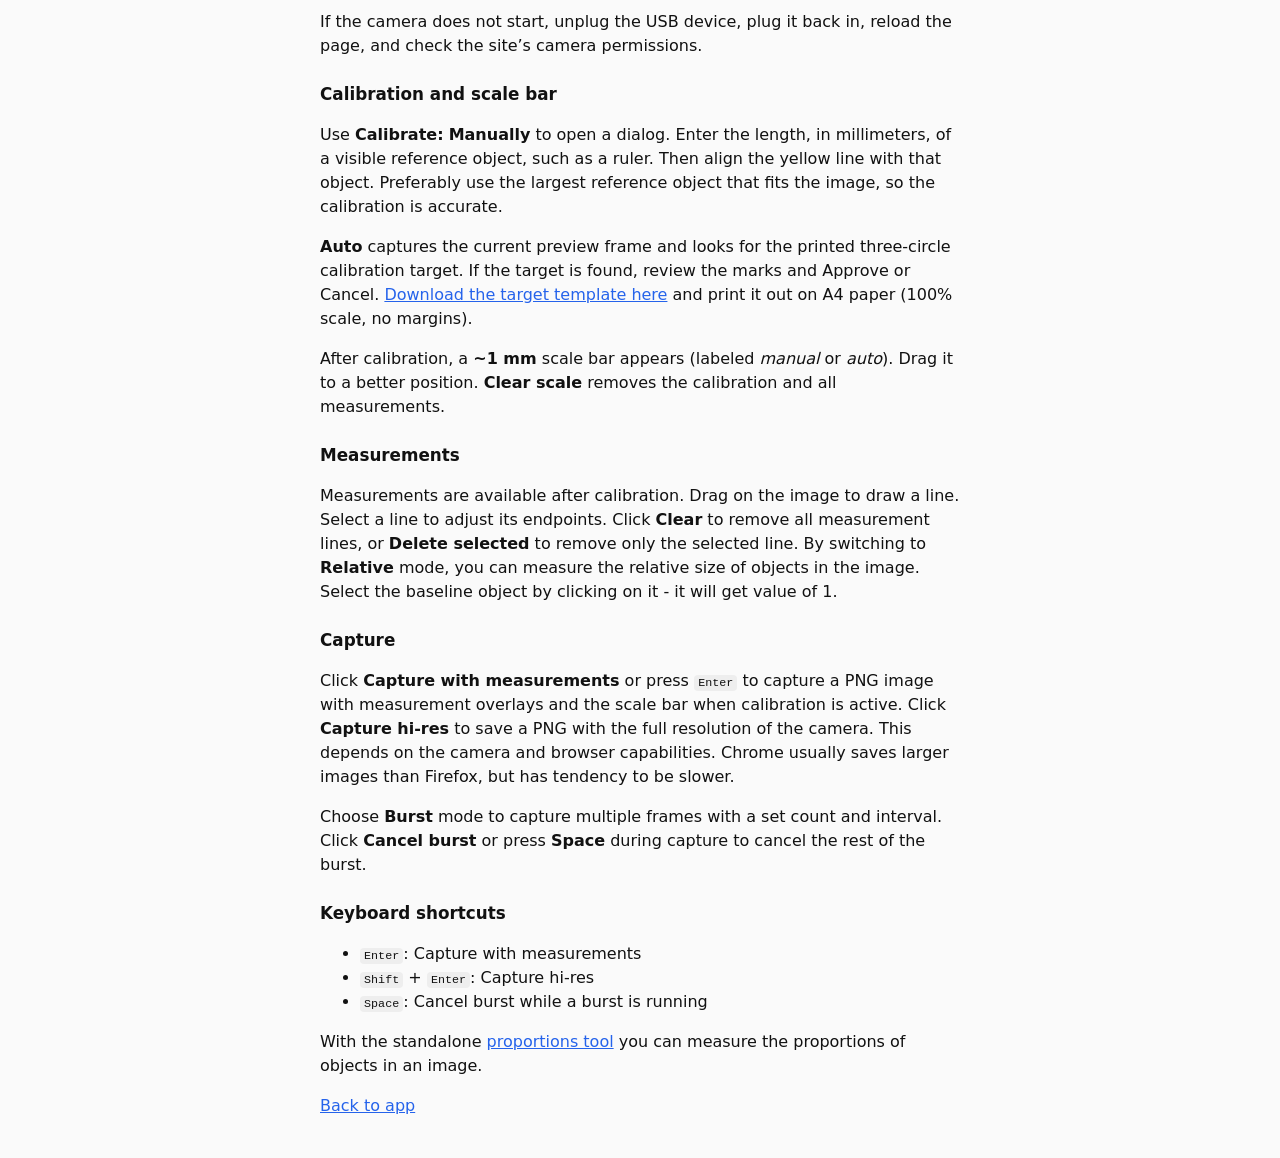
==== commit 6b8ddfac: "Update readme and help with auto-scaling" ====
--- a/help.html
+++ b/help.html
@@ -25,41 +25,38 @@
 
   <p><a href="https://github.com/mikkohei13/microscopiq-web">GitHub</a></p>
 
-  <p>Kuvaa mikroskoopilla selaimessa: näet kuvan reaaliajassa, voit kalibroida mittakaavan, tehdä mittauksia ja tallentaa kuvia PNG-muodossa.</p>
+  <p>Kuvaa mikroskooppikuvia selaimessasi: reaaliaikainen esikatselu, mittakaavan kalibrointi (manuaalinen tai automaattinen), mittaukset kuvasta (millimetrit tai suhteellinen) sekä PNG-vienti.</p>
 
   <h2>Kamera</h2>
-  <p>Klikkaa <strong>Start camera</strong> käynnistääksesi kameran. Lataa sivu uudelleen pysäyttääksesi kameran.</p>
-  <p>Jos kamera ei käynnisty, irrota kameran johto, kytke se takaisin, lataa sivu uudelleen ja tarkista, että sivustolla on oikeus käyttää kameraa.</p>
-
+  <p>Käynnistä kamera napsauttamalla <strong>Start camera</strong>. Pysäytä kamera lataamalla sivu uudelleen.</p>
+  <p>Jos kamera ei käynnisty, irrota USB-laite, kytke se takaisin, lataa sivu uudelleen ja tarkista sivuston kamerakäyttöoikeudet.</p>
+  
   <h2>Kalibrointi ja mittakaavajana</h2>
-  <p>Kalibroi mittakaava kohdasta <strong>Calibrate:</strong>. <strong>Manually</strong> avaa dialogin: syötä jonkin kuvassa näkyvän vertailukohteen (esim. viivaimen) pituus millimetreissä ja sovita keltainen viiva siihen. Kannattaa käyttää mahdollisimman suurta vertailukohdetta, jotta kalibrointi olisi tarkka.</p>
-  <p><strong>Auto</strong> ottaa esikatselusta yhden kuvan ja etsii kolmen ympyrän kalibrointikohteen. Jos kohde löytyy, tarkista merkinnät ja hyväksy tai peru. Jos kohdetta ei löydy, kokeile uudelleen.</p>
-  <p>Kalibroinnin jälkeen esikatselussa näkyy <strong>~1 mm</strong> mittakaavajana (merkintä <em>manual</em> tai <em>auto</em>). Voit raahata sen haluamaasi kohtaan. <strong>Clear scale</strong> poistaa kalibroinnin ja mittaukset.</p>
+  <p>Kalibroi:</strong> valitsemalla <strong>Manually</strong> voit syöttää kuvassa näkyvän vertailukohteen (esim. viivaimen) pituuden millimetreinä. Kohdista sitten keltainen viiva kyseiseen kohteeseen. Käytä mieluiten suurinta kuvaan mahtuvaa vertailukohdetta, jotta kalibrointi on tarkka.</p>
+  <p><strong>Auto</strong> ottaa kuvan ja etsii siitä kolmen ympyrän kalibrointikohteen. Jos kohde löytyy, tarkista merkinnät ja valitse Approve tai Cancel. <a href="./microscopiq_scale.svg">Lataa kalibrointimalli tästä</a> ja tulosta se A4-paperille (100 %:n koossa, ilman marginaaleja).</p>
+  <p>Kalibroinnin jälkeen kuvaan ilmestyy <strong>~1 mm</strong>:n mittakaavajana (merkintänä <em>manual</em> tai <em>auto</em>). Voit siirtää sen parempaan paikkaan raahaamalla. <strong>Clear scale</strong> poistaa kalibroinnin ja kaikki mittaukset.</p>
   
   <h2>Mittaukset</h2>
-  <p>Mittaustyökalut tulevat käyttöön kalibroinnin jälkeen. Piirrä mittausviiva hiirellä kuvan päälle. Valitsemalla viivan voit säätää sen päätepisteitä. <strong>Clear</strong> poistaa kaikki mittausviivat kerralla ja <strong>Delete selected</strong> vain valitun viivan.</p>
+  <p>Mittaukset ovat käytettävissä kalibroinnin jälkeen. Piirrä viiva raahaamalla kuvan päällä. Valitse viiva säätääksesi sen päätepisteitä. Poista kaikki mittausviivat napsauttamalla <strong>Clear all</strong> tai vain valittu viiva napsauttamalla <strong>Delete selected</strong>. Vaihtamalla <strong>Switch to relative</strong>-tilaan voit mitata kuvan kohteiden suhteellisia kokoja. Valitse vertailukohde napsauttamalla sitä – se saa arvon 1.</p>
   
   <h2>Kuvan tallennus</h2>
-  <p>Tallenna kuva PNG-tiedostona klikkaamalla <strong>Capture</strong>. Jos kalibrointi on käytössä, <strong>Capture with measurements</strong> tallentaa myös mittausviivat ja mittakaavajanan.</p>
-  <p><strong>Burst</strong>-tilassa voit ottaa useita kuvia peräkkäin ja määrittää kuvien lukumäärä ja väliajan. Keskeytä sarjakuvaus painamalla <strong>Cancel burst</strong> tai <strong>välilyönti</strong>-näppäintä.</p>
-
-  <p><strong>Hi-res -kuvan resoluutio</strong> riippuu käytettävästä mikroskoopista ja selaimesta. Käytännössä Chrome voi tallentaa suurempia kuvia kuin Firefox <strong>Capture measurements</strong> tallentaa aina samankokoisen kuvan kuin ruudulla näkyy, jotta mittaukset säilyvät täsmällisinä.</p>
-  
+  <p>Napsauta <strong>Capture measurements</strong> tai paina <code>Enter</code> tallentaaksesi PNG-kuvan, jossa näkyvät mittausviivat ja mittakaavajana, kun kalibrointi on käytössä. Napsauta <strong>Capture hi-res</strong> tallentaaksesi PNG-kuvan kameran täydellä resoluutiolla. Tämä riippuu kameran ja selaimen ominaisuuksista. Chrome tallentaa yleensä suurempia kuvia kuin Firefox, mutta on usein hitaampi.</p>
+  <p>Valitse <strong>Burst</strong>-tila ottaaksesi useita kuvia määritetyllä kuvamäärällä ja aikavälillä. Napsauta <strong>Cancel burst</strong> tai paina <strong>välilyöntiä</strong> kuvauksen aikana peruuttaaksesi loput sarjasta.</p>
   
   <h2>Pikanäppäimet</h2>
   <ul>
-    <li><code>Enter</code> — Ota kuva</li>
-    <li><code>Shift</code> + <code>Enter</code> — Ota kuva mittauksineen</li>
-    <li><code>Välilyönti</code> — Keskeytä sarjakuvaus</li>
+  <li><code>Enter</code>: Kaappaa mittauksineen</li>
+  <li><code>Shift</code> + <code>Enter</code>: Kaappaa tarkkana</li>
+  <li><code>Space</code>: Peruuta sarjakuvaus sen ollessa käynnissä</li>
   </ul>
-
-  <p><a href="proportions.html">Mittasuhdetyökalulla</a> voit mitata kuvan osien suhteita.</p>
-
+  
+  <p>Erillisellä <a href="proportions.html">mittasuhdetyökalulla</a> voit mitata kuvan kohteiden mittasuhteita.</p>
+  
   <p><a href="index.html">Takaisin sovellukseen</a></p>
 
   <hr>
 
-  <p>Capture microscope images in your browser with live preview, scale calibration, on-screen measurements, and PNG export.</p>
+  <p>Capture microscope images in your browser with live preview, scale calibration (manual or auto), on-screen measurements (millimeters or relative), and PNG export.</p>
 
   <h2>Camera</h2>
   <p>Click <strong>Start camera</strong> to start the camera. Reload the page to stop the camera.</p>
@@ -67,26 +64,24 @@
 
   <h2>Calibration and scale bar</h2>
   <p>Use <strong>Calibrate:</strong> <strong>Manually</strong> to open a dialog. Enter the length, in millimeters, of a visible reference object, such as a ruler. Then align the yellow line with that object. Preferably use the largest reference object that fits the image, so the calibration is accurate.</p>
-  <p><strong>Auto</strong> captures the current preview frame and looks for the printed three-circle calibration target. If found, review the marks and Approve or Cancel. If not found, try again.</p>
+  <p><strong>Auto</strong> captures the current preview frame and looks for the printed three-circle calibration target. If the target is found, review the marks and Approve or Cancel. <a href="./microscopiq_scale.svg">Download the target template here</a> and print it out on A4 paper (100% scale, no margins).</p>
   <p>After calibration, a <strong>~1 mm</strong> scale bar appears (labeled <em>manual</em> or <em>auto</em>). Drag it to a better position. <strong>Clear scale</strong> removes the calibration and all measurements.</p>
 
   <h2>Measurements</h2>
-  <p>Measurements are available after calibration. Drag on the image to draw a line. Select a line to adjust its endpoints. Click <strong>Clear</strong> to remove all measurement lines, or <strong>Delete selected</strong> to remove only the selected line.</p>
+  <p>Measurements are available after calibration. Drag on the image to draw a line. Select a line to adjust its endpoints. Click <strong>Clear</strong> to remove all measurement lines, or <strong>Delete selected</strong> to remove only the selected line. By switching to <strong>Relative</strong> mode, you can measure the relative size of objects in the image. Select the baseline object by clicking on it - it will get value of 1.</p>
 
   <h2>Capture</h2>
-  <p>Click <strong>Capture</strong> to save a PNG of the current frame. Click <strong>Capture with measurements</strong> to include measurement overlays and the scale bar when calibration is active.</p>
+  <p>Click <strong>Capture with measurements</strong> or press <code>Enter</code> to capture a PNG image with measurement overlays and the scale bar when calibration is active. Click <strong>Capture hi-res</strong> to save a PNG with the full resolution of the camera. This depends on the camera and browser capabilities. Chrome usually saves larger images than Firefox, but has tendency to be slower.</p>
   <p>Choose <strong>Burst</strong> mode to capture multiple frames with a set count and interval. Click <strong>Cancel burst</strong> or press <strong>Space</strong> during capture to cancel the rest of the burst.</p>
 
   <h2>Keyboard shortcuts</h2>
   <ul>
-    <li><code>Enter</code> — Capture</li>
-    <li><code>Shift</code> + <code>Enter</code> — Capture with measurements</li>
-    <li><code>Space</code> — Cancel burst while a burst is running</li>
+    <li><code>Enter</code>: Capture with measurements</li>
+    <li><code>Shift</code> + <code>Enter</code>: Capture hi-res</li>
+    <li><code>Space</code>: Cancel burst while a burst is running</li>
   </ul>
 
-  <p><strong>Resolution of hi-res</strong> photos depends on your microscope camera and which browser you use. The camera sets the maximum resolution; the browser decides how much of that can be saved. In practice, Chrome usually saves larger images than Firefox. <strong>Capture measurements</strong> always uses the same size as the preview, so measurement lines stay aligned.</p>
-
-  <p>With the <a href="proportions.html">proportions tool</a> you can measure the proportions of objects in an image.</p>
+  <p>With the standalone <a href="proportions.html">proportions tool</a> you can measure the proportions of objects in an image.</p>
 
   <p><a href="index.html">Back to app</a></p>
 </body>
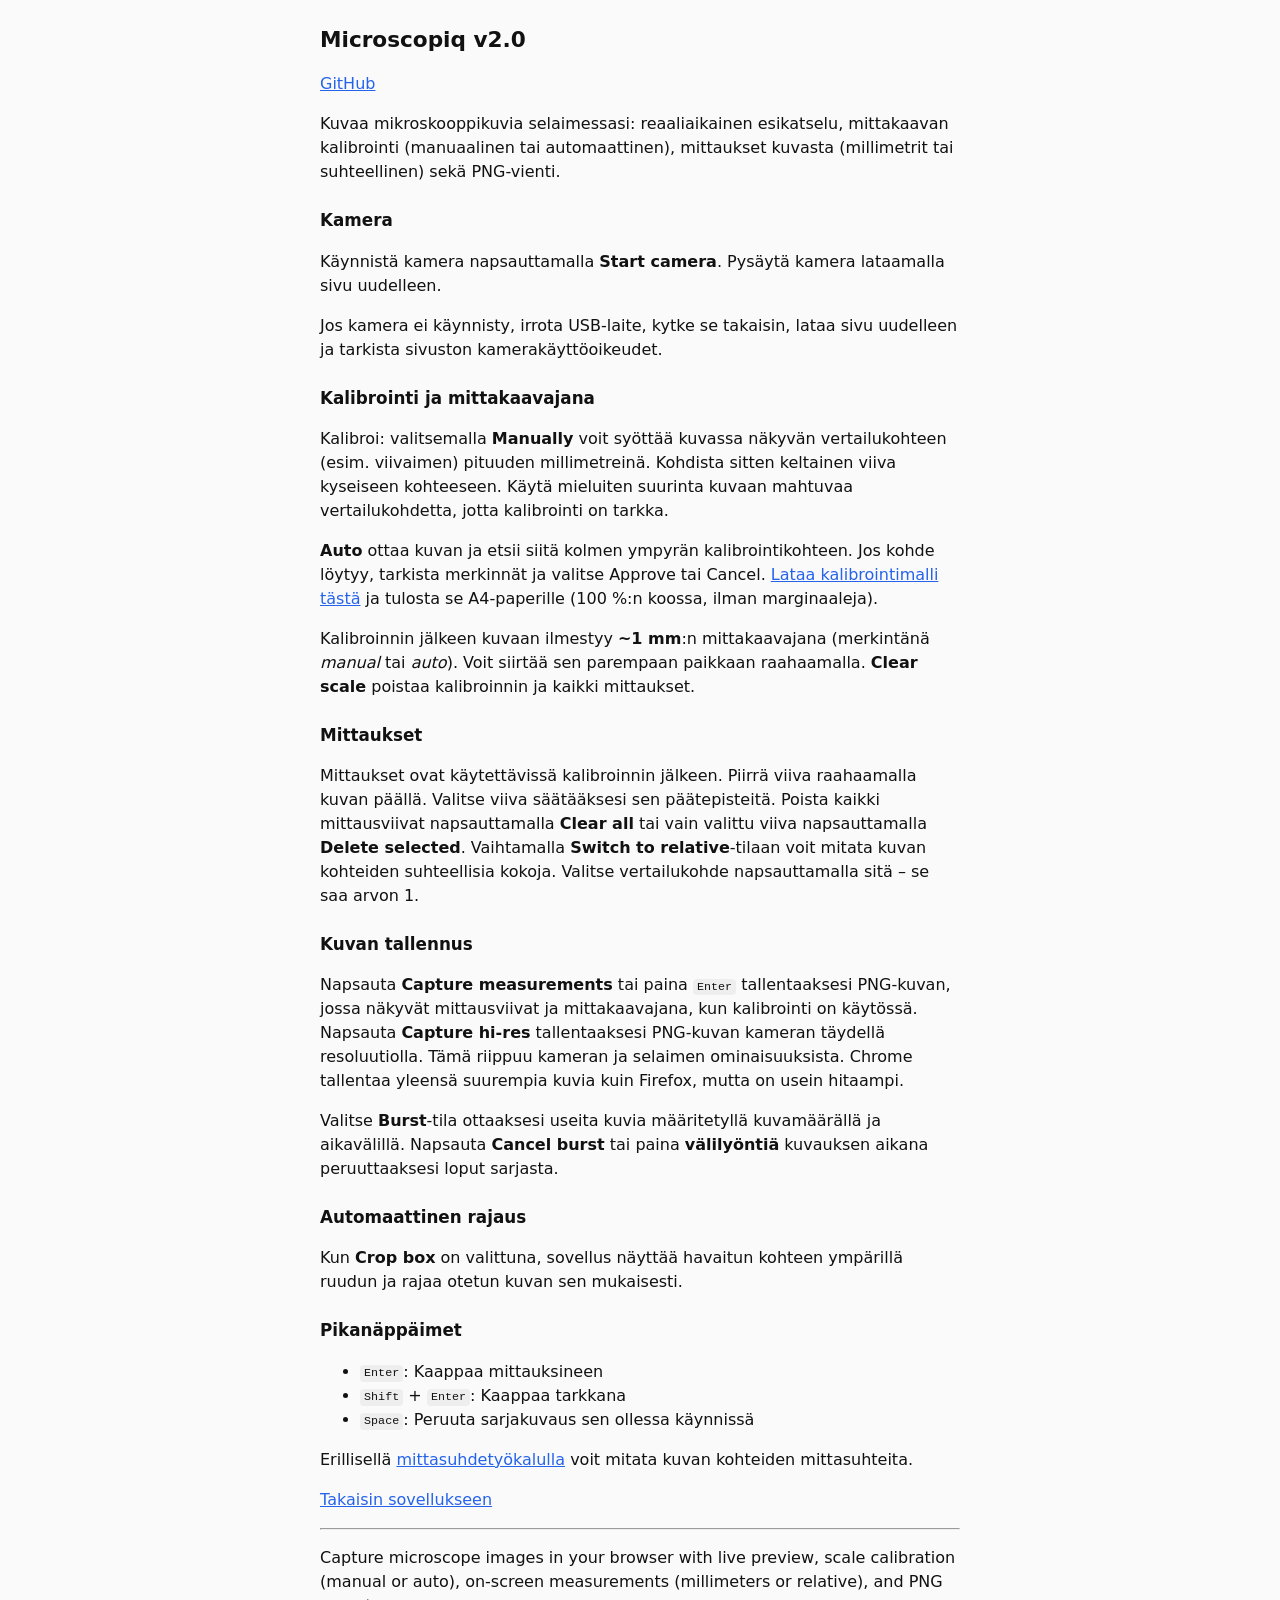
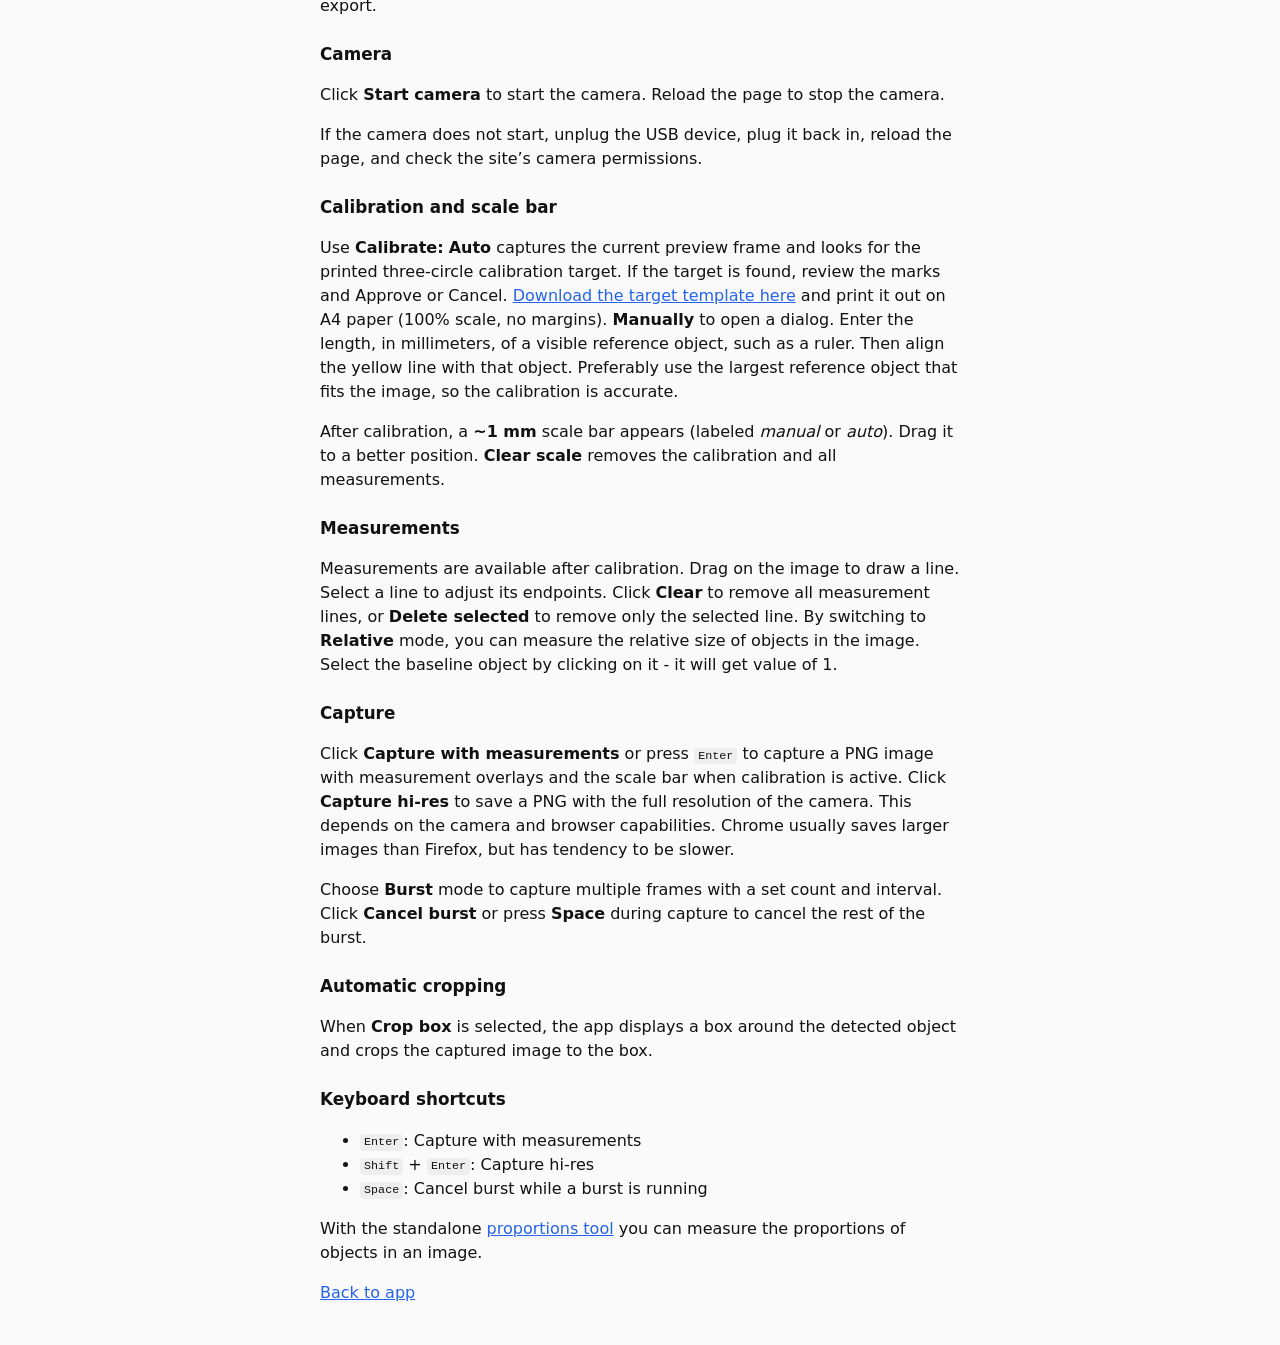
==== commit efb3a63f: "Add crop box to help" ====
--- a/help.html
+++ b/help.html
@@ -42,6 +42,9 @@
   <h2>Kuvan tallennus</h2>
   <p>Napsauta <strong>Capture measurements</strong> tai paina <code>Enter</code> tallentaaksesi PNG-kuvan, jossa näkyvät mittausviivat ja mittakaavajana, kun kalibrointi on käytössä. Napsauta <strong>Capture hi-res</strong> tallentaaksesi PNG-kuvan kameran täydellä resoluutiolla. Tämä riippuu kameran ja selaimen ominaisuuksista. Chrome tallentaa yleensä suurempia kuvia kuin Firefox, mutta on usein hitaampi.</p>
   <p>Valitse <strong>Burst</strong>-tila ottaaksesi useita kuvia määritetyllä kuvamäärällä ja aikavälillä. Napsauta <strong>Cancel burst</strong> tai paina <strong>välilyöntiä</strong> kuvauksen aikana peruuttaaksesi loput sarjasta.</p>
+
+  <h2>Automaattinen rajaus</h2>
+  <p>Kun <strong>Crop box</strong> on valittuna, sovellus näyttää havaitun kohteen ympärillä ruudun ja rajaa otetun kuvan sen mukaisesti.</p>
   
   <h2>Pikanäppäimet</h2>
   <ul>
@@ -63,8 +66,7 @@
   <p>If the camera does not start, unplug the USB device, plug it back in, reload the page, and check the site’s camera permissions.</p>
 
   <h2>Calibration and scale bar</h2>
-  <p>Use <strong>Calibrate:</strong> <strong>Manually</strong> to open a dialog. Enter the length, in millimeters, of a visible reference object, such as a ruler. Then align the yellow line with that object. Preferably use the largest reference object that fits the image, so the calibration is accurate.</p>
-  <p><strong>Auto</strong> captures the current preview frame and looks for the printed three-circle calibration target. If the target is found, review the marks and Approve or Cancel. <a href="./microscopiq_scale.svg">Download the target template here</a> and print it out on A4 paper (100% scale, no margins).</p>
+  <p>Use <strong>Calibrate:</strong> <strong>Auto</strong> captures the current preview frame and looks for the printed three-circle calibration target. If the target is found, review the marks and Approve or Cancel. <a href="./microscopiq_scale.svg">Download the target template here</a> and print it out on A4 paper (100% scale, no margins). <strong>Manually</strong> to open a dialog. Enter the length, in millimeters, of a visible reference object, such as a ruler. Then align the yellow line with that object. Preferably use the largest reference object that fits the image, so the calibration is accurate.</p>
   <p>After calibration, a <strong>~1 mm</strong> scale bar appears (labeled <em>manual</em> or <em>auto</em>). Drag it to a better position. <strong>Clear scale</strong> removes the calibration and all measurements.</p>
 
   <h2>Measurements</h2>
@@ -73,6 +75,10 @@
   <h2>Capture</h2>
   <p>Click <strong>Capture with measurements</strong> or press <code>Enter</code> to capture a PNG image with measurement overlays and the scale bar when calibration is active. Click <strong>Capture hi-res</strong> to save a PNG with the full resolution of the camera. This depends on the camera and browser capabilities. Chrome usually saves larger images than Firefox, but has tendency to be slower.</p>
   <p>Choose <strong>Burst</strong> mode to capture multiple frames with a set count and interval. Click <strong>Cancel burst</strong> or press <strong>Space</strong> during capture to cancel the rest of the burst.</p>
+
+  <h2>Automatic cropping</h2>
+  <p>When <strong>Crop box</strong> is selected, the app displays a box around the detected object and crops the captured image to the box.</p>
+  
 
   <h2>Keyboard shortcuts</h2>
   <ul>
